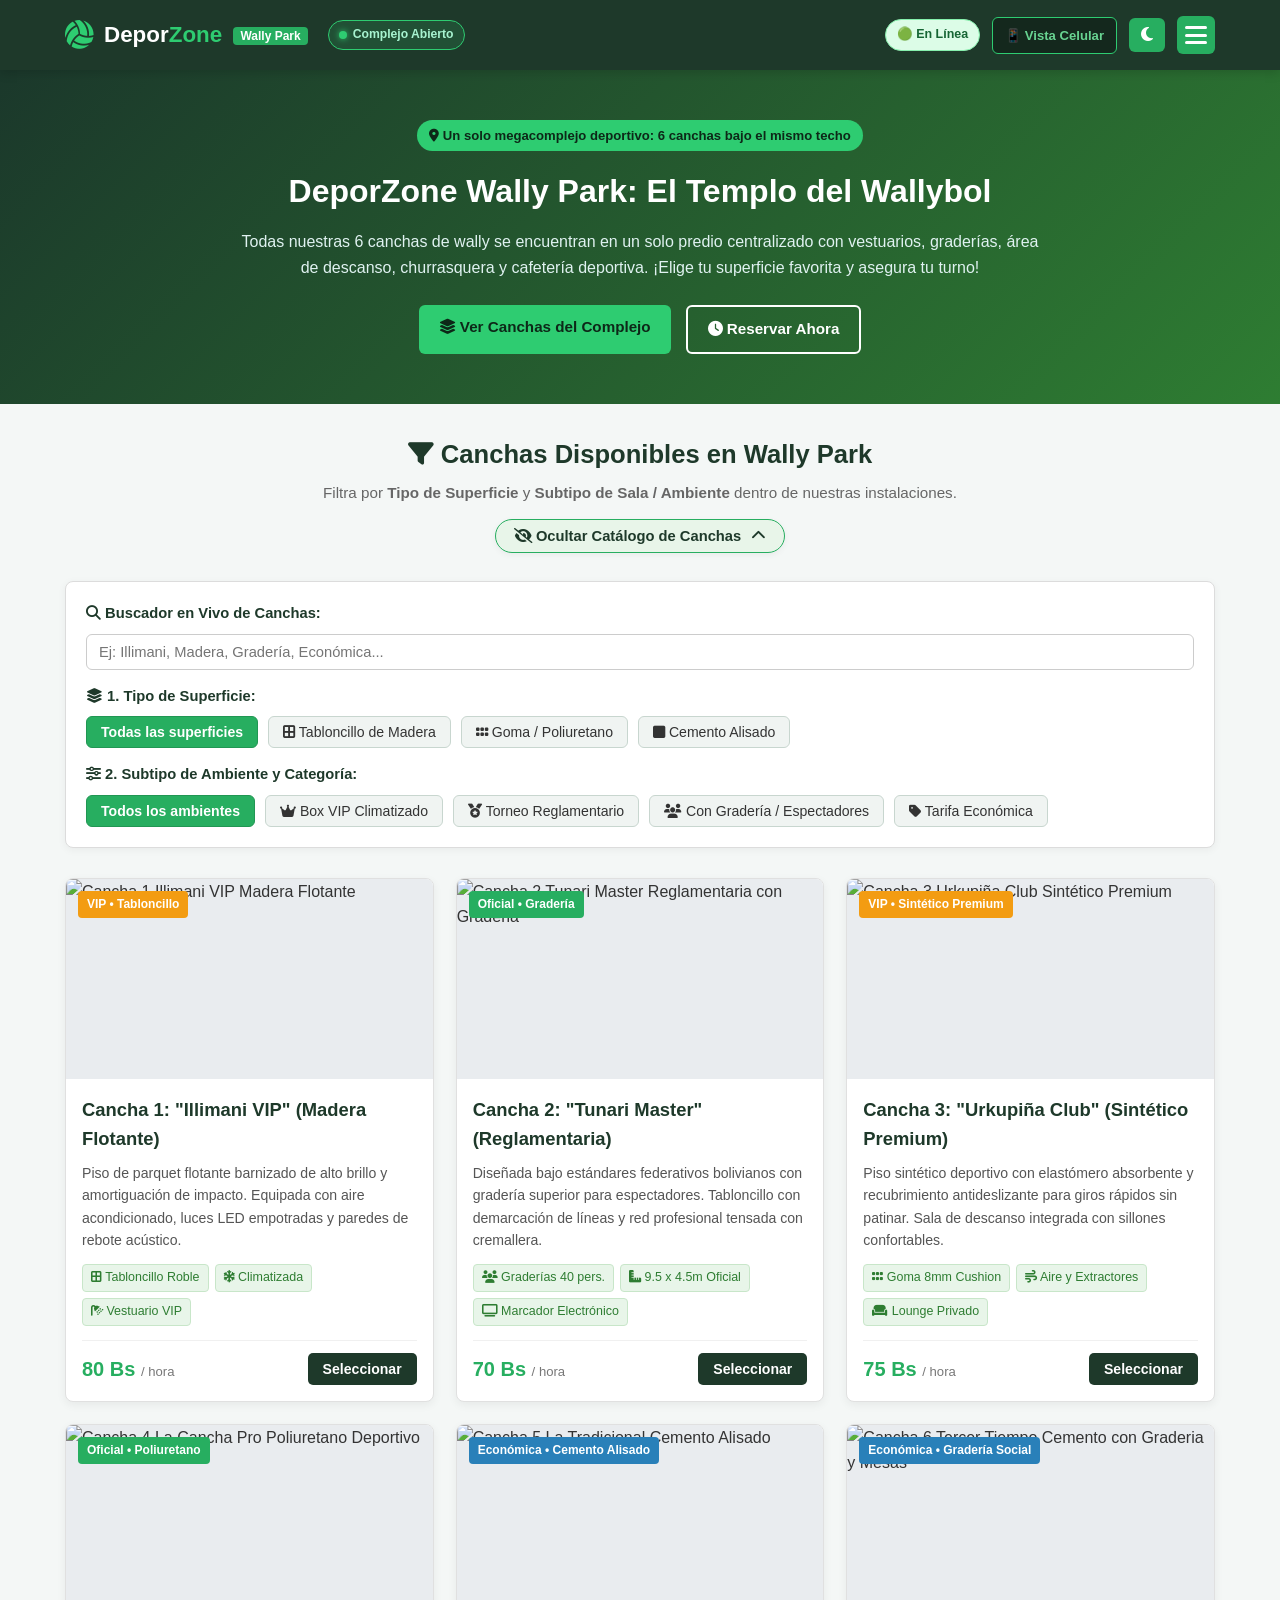
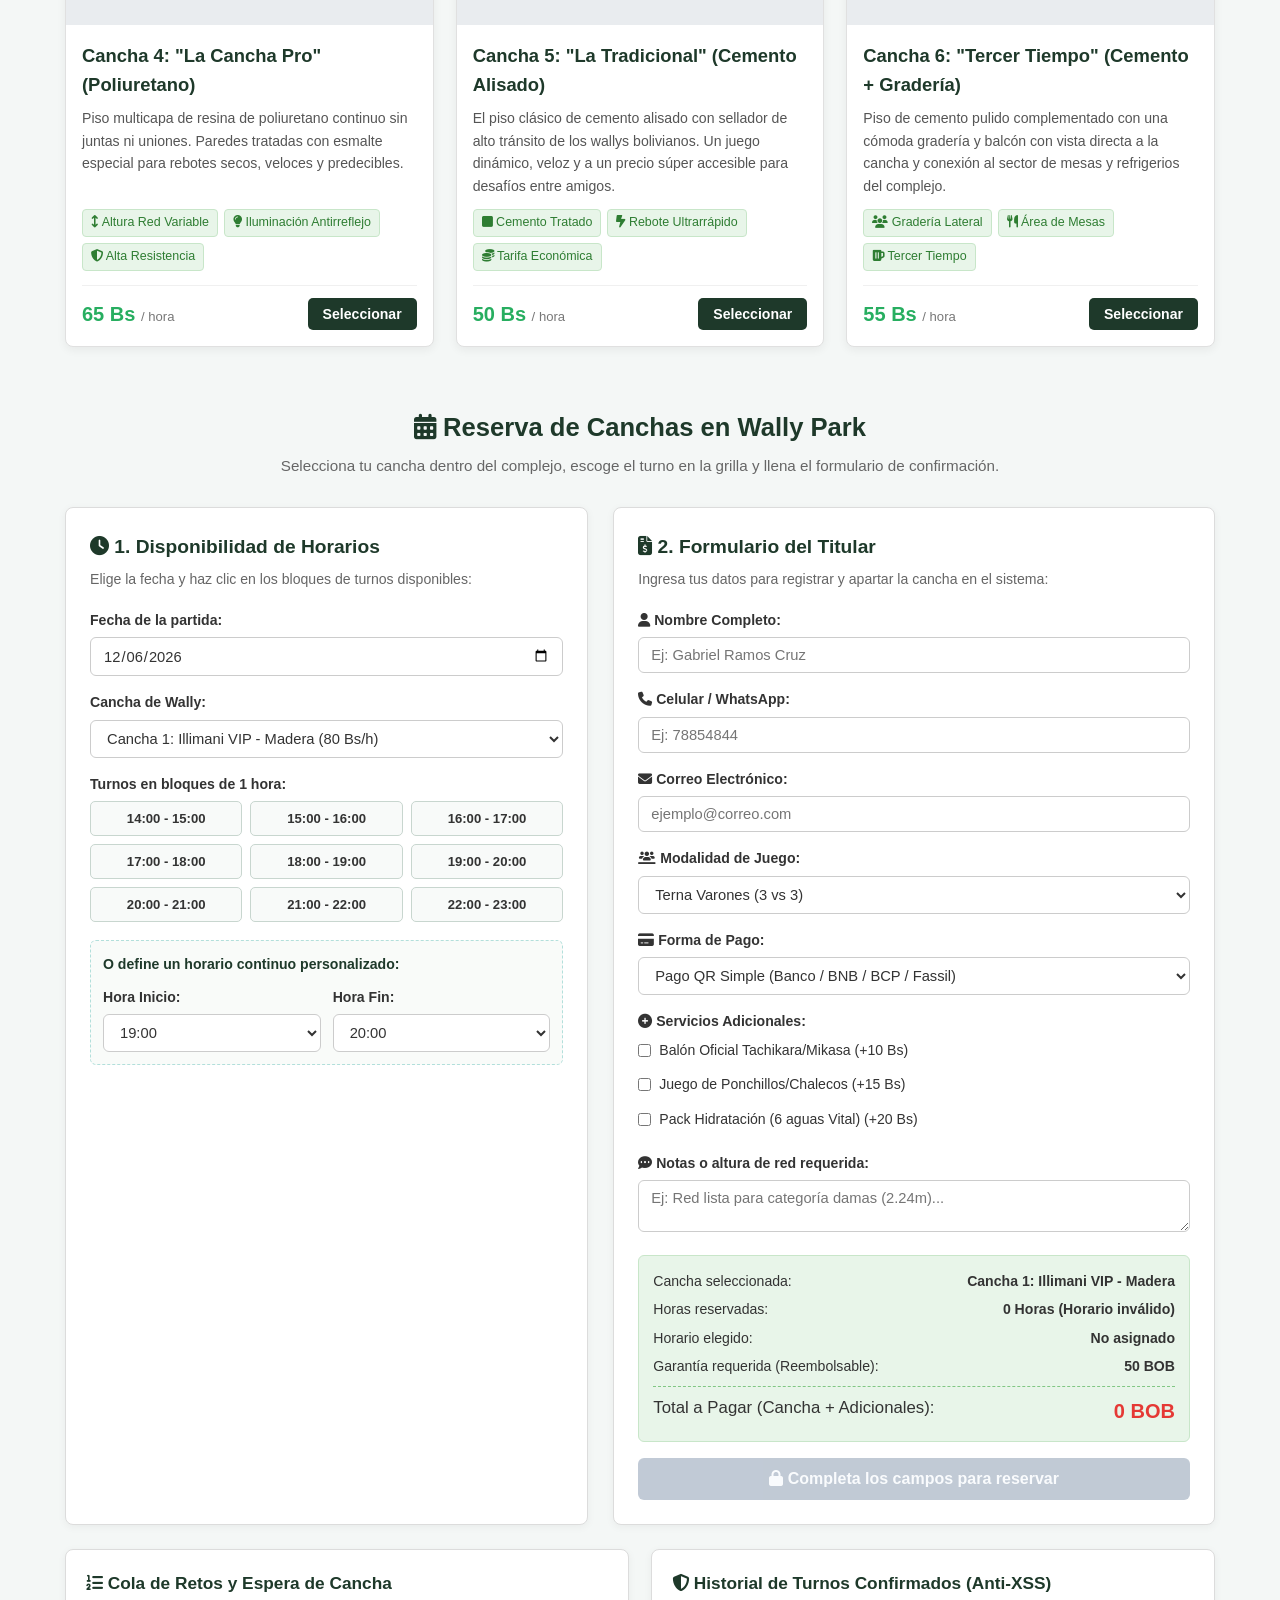
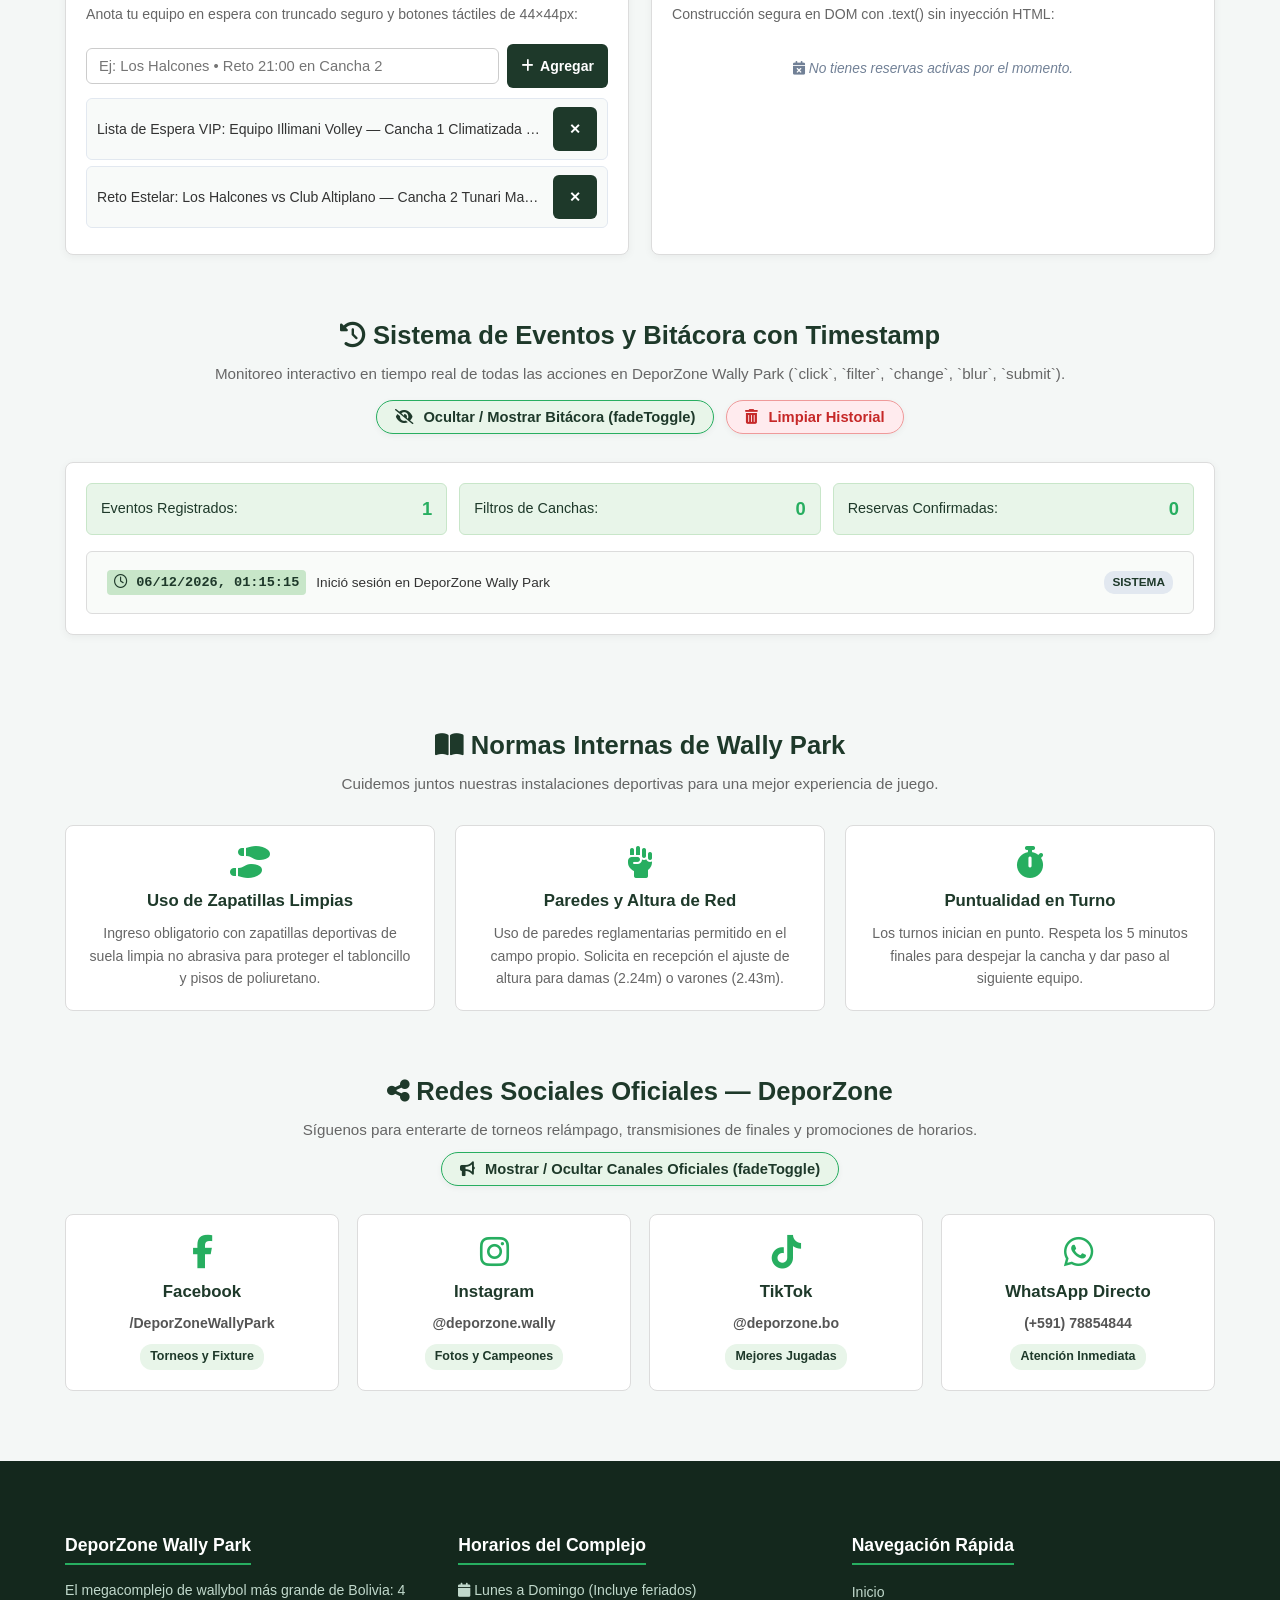
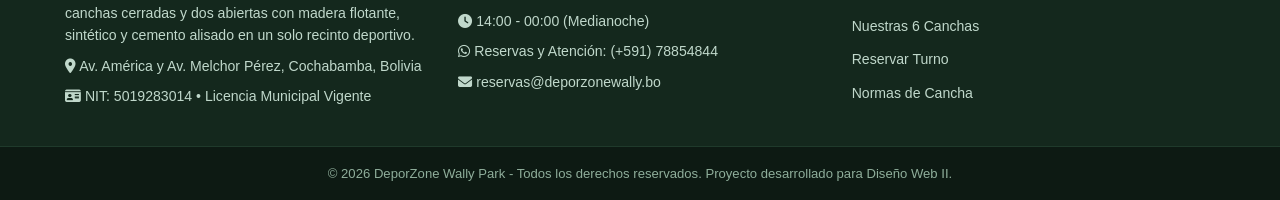
==== mobile.html @ 8cdb9854 "feat: redirección automática a mobile.html en celulares y tablets" ====
<!DOCTYPE html>
<html lang="es">

<head>
  <!-- === [FUNCIONALIDAD PWA 1]: Viewport Móvil Compacto (0 Scroll de Página) === -->
  <meta charset="UTF-8">
  <meta name="viewport" content="width=device-width, initial-scale=1.0, maximum-scale=1.0, user-scalable=no">
  <meta name="theme-color" content="#1e392a">
  <meta name="apple-mobile-web-app-capable" content="yes">
  <meta name="description" content="DeporZone Wally Park App Móvil — 6 canchas de wallybol, reservas en vivo y PWA Offline-First.">
  <title>DeporZone Wally Park | Versión Móvil</title>

  <!-- Redirección Automática Inmediata: Computadoras / Escritorio -> index.html -->
  <script>
    (function () {
      try {
        var params = new URLSearchParams(window.location.search);
        var vistaParam = params.get('vista');
        if (vistaParam === 'mobile') {
          sessionStorage.setItem('deporzone_vista', 'mobile');
          return;
        }
        if (sessionStorage.getItem('deporzone_vista') === 'mobile') {
          return;
        }
        var ua = (navigator.userAgent || navigator.vendor || window.opera || '').toLowerCase();
        var esMovilTabletUA = /android|webos|iphone|ipad|ipod|blackberry|iemobile|opera mini|mobile|tablet|silk|kindle/i.test(ua);
        var esIPadOS = (navigator.platform === 'MacIntel' && navigator.maxTouchPoints > 1);
        var tieneTouch = (navigator.maxTouchPoints > 0) || ('ontouchstart' in window) || (window.matchMedia && window.matchMedia('(pointer: coarse)').matches);
        var ancho = Math.min(window.innerWidth || 9999, (window.screen && window.screen.width) || 9999);
        var esMovilTablet = esMovilTabletUA || esIPadOS || (tieneTouch && ancho <= 1024);

        if (!esMovilTablet) {
          window.location.replace('index.html' + window.location.search + window.location.hash);
        }
      } catch (e) {
        console.error('Error en redirección automática:', e);
      }
    })();
  </script>

  <!-- === [FUNCIONALIDAD PWA 2]: Manifiesto Web App & Estilos Unificados === -->
  <link rel="manifest" href="manifest.json">
  <link rel="stylesheet" href="styles.css">
  <!-- Font Awesome para iconos temáticos de deportes e interfaz -->
  <link rel="stylesheet" href="https://cdnjs.cloudflare.com/ajax/libs/font-awesome/6.5.0/css/all.min.css">
</head>

<body class="theme-light vista-mobile">

  <!-- === [CONTENEDOR APP MÓVIL 100dvh]: Marco Smartphone en PC y 0 Scroll en Celular === -->
  <div class="pwa-container">

    <!-- Barra Superior de Estado Red y Enlace a Vista PC -->
    <div class="phone-status-bar">
      <span>DeporZone • Móvil</span>
      <span id="estadoRed" class="estado-red-badge" style="padding: 2px 8px; font-size: 10px;">🟢 En Línea</span>
      <a href="index.html?vista=pc" style="color: #68d391; text-decoration: none; font-weight: 600;">🖥️ Vista PC</a>
    </div>

    <!-- === [1. ENCABEZADO COMPACTO, MODO OSCURO Y MENÚ HAMBURGUESA] === -->
    <header id="main-header" class="pwa-header">
      <div class="logo-box" style="gap: 8px; min-width: 0;">
        <span class="logo-icon" style="font-size: 1.35rem;"><i class="fa-solid fa-volleyball"></i></span>
        <div style="min-width: 0;">
          <h1 class="brand-title" style="font-size: 1rem; line-height: 1.1;">Depor<span>Zone</span></h1>
          <small style="color: #68d391; font-size: 0.68rem; font-weight: 600; display: block;">Wally Park • 6 Canchas</small>
        </div>
        <div class="status-indicator-badge" style="margin-left: 2px; padding: 2px 7px; font-size: 0.65rem;">
          <span class="status-dot"></span>
          <span class="status-text">Abierto</span>
        </div>
      </div>

      <!-- Hidratación SSR aplicada a cada botón + Tema + Menú Hamburguesa -->
      <div id="contenedorMenu" class="header-actions" data-hidratado="false" style="gap: 6px;">
        <button id="theme-toggle-btn" class="action-btn theme-btn btn-hidratable" data-hidratado="false" type="button"
          aria-label="Cambiar tema claro/oscuro" title="Cambiar tema claro/oscuro"
          style="padding: 6px 9px; min-width: 34px; min-height: 34px;">
          <i class="fa-solid fa-moon icon-moon"></i>
          <i class="fa-solid fa-sun icon-sun" style="display: none;"></i>
        </button>
        <button id="hamburger-btn" class="action-btn hamburger-btn btn-hidratable" data-hidratado="false" type="button"
          aria-label="Abrir menú de navegación" style="width: 34px; height: 34px; padding: 7px;">
          <span class="bar bar-1"></span>
          <span class="bar bar-2"></span>
          <span class="bar bar-3"></span>
        </button>
      </div>
    </header>

    <!-- Menú Hamburguesa Desplegable como capa flotante (.slideToggle) -->
    <nav id="navbar" class="nav-menu">
      <ul class="nav-links">
        <li><a href="#tab-inicio" class="nav-link link-tab-movil active" data-tab="tab-inicio"><i class="fa-solid fa-house"></i> Inicio y Reglamento</a></li>
        <li><a href="#tab-canchas" class="nav-link link-tab-movil" data-tab="tab-canchas"><i class="fa-solid fa-filter"></i> Nuestras 6 Canchas</a></li>
        <li><a href="#tab-reservar" class="nav-link link-tab-movil" data-tab="tab-reservar"><i class="fa-solid fa-calendar-check"></i> Reservar Turno</a></li>
        <li><a href="#tab-bitacora" class="nav-link link-tab-movil" data-tab="tab-bitacora"><i class="fa-solid fa-clock-rotate-left"></i> Bitácora Timestamp</a></li>
        <li><a href="#tab-info" class="nav-link link-tab-movil" data-tab="tab-info"><i class="fa-solid fa-share-nodes"></i> Redes y Ubicación</a></li>
        <li><a href="index.html?vista=pc" class="nav-link"><i class="fa-solid fa-desktop"></i> Vista Computadora</a></li>
      </ul>
    </nav>

    <!-- === [CONTENIDO PRINCIPAL POR PESTAÑAS CON 0 SCROLL EN DOCUMENTO] === -->
    <main class="pwa-main-content">

      <!-- PESTAÑA 1: INICIO Y REGLAMENTO -->
      <section id="tab-inicio" class="mobile-tab-panel active">
        <div class="mobile-subnav" role="tablist" aria-label="Secciones de Inicio">
          <button type="button" class="btn-subtab btn-hidratable active" data-hidratado="false" data-subtab="sub-bienvenida">🏟️ Complejo</button>
          <button type="button" class="btn-subtab btn-hidratable" data-hidratado="false" data-subtab="sub-reglamento">📖 Reglamento</button>
        </div>

        <!-- Subpanel 1A: Bienvenida + Estadísticas + Tarjeta Destacada -->
        <div id="sub-bienvenida" class="mobile-subpanel active">
          <div class="hero-compact-banner">
            <span class="hero-badge"><i class="fa-solid fa-location-dot"></i> 6 Canchas Bajo un Mismo Techo</span>
            <h2>DeporZone Wally Park</h2>
            <p>Megacomplejo de wallybol con madera flotante, sintético premium y cemento alisado, vestuarios, graderías y cafetería deportiva.</p>
            <div class="compact-cta-row">
              <button type="button" class="btn btn-primary btn-go-tab btn-hidratable" data-hidratado="false" data-tab="tab-canchas">
                <i class="fa-solid fa-layer-group"></i> Ver 6 Canchas
              </button>
              <button type="button" class="btn btn-secondary btn-go-tab btn-hidratable" data-hidratado="false" data-tab="tab-reservar">
                <i class="fa-solid fa-clock"></i> Reservar Turno
              </button>
            </div>
          </div>

          <div class="compact-stats-row">
            <div class="compact-stat-pill">
              <strong>6 Canchas</strong>
              <span>3 Superficies</span>
            </div>
            <div class="compact-stat-pill">
              <strong>50–80 Bs/h</strong>
              <span>Tarifa Flexible</span>
            </div>
            <div class="compact-stat-pill">
              <strong>14:00–00:00</strong>
              <span>Lun a Dom</span>
            </div>
          </div>

          <article class="compact-card flex-fill" style="justify-content: center;">
            <div class="compact-card-row">
              <img
                src="https://encrypted-tbn0.gstatic.com/images?q=tbn:ANd9GcSynNVw4Pknx8IKiuVaS049pU2kDSclZXIe0WyWRkcCuNel-coOWjTVBzOW&s=10"
                alt="Complejo DeporZone Wally Park" class="compact-card-thumb" loading="lazy">
              <div class="compact-card-body">
                <h4>Complejo Centralizado</h4>
                <p>Predio deportivo en Av. América y Melchor Pérez con lounge privado, churrasquera, balcón y control electrónico de turnos.</p>
                <div class="compact-badges">
                  <span class="compact-badge">Vestuarios VIP</span>
                  <span class="compact-badge">Graderías</span>
                  <span class="compact-badge">Cafetería</span>
                </div>
              </div>
            </div>
          </article>
        </div>

        <!-- Subpanel 1B: Reglamento Interno Compacto -->
        <div id="sub-reglamento" class="mobile-subpanel">
          <div class="compact-rules-stack">
            <article class="rule-card compact-card compact-card-row flex-fill">
              <div class="compact-rule-icon"><i class="fa-solid fa-shoe-prints"></i></div>
              <div class="compact-card-body">
                <h5>Uso de Zapatillas Limpias</h5>
                <p>Ingreso obligatorio con zapatillas deportivas de suela limpia no abrasiva para proteger el tabloncillo y pisos de poliuretano.</p>
                <div class="compact-badges">
                  <span class="compact-badge">Obligatorio</span>
                  <span class="compact-badge">Suela No Abrasiva</span>
                </div>
              </div>
            </article>

            <article class="rule-card compact-card compact-card-row flex-fill">
              <div class="compact-rule-icon"><i class="fa-solid fa-hand-fist"></i></div>
              <div class="compact-card-body">
                <h5>Paredes y Altura de Red</h5>
                <p>Uso de paredes reglamentarias en campo propio. Solicita en recepción ajuste para damas (2.24m) o varones (2.43m).</p>
                <div class="compact-badges">
                  <span class="compact-badge">Damas 2.24m</span>
                  <span class="compact-badge">Varones 2.43m</span>
                </div>
              </div>
            </article>

            <article class="rule-card compact-card compact-card-row flex-fill">
              <div class="compact-rule-icon"><i class="fa-solid fa-stopwatch"></i></div>
              <div class="compact-card-body">
                <h5>Puntualidad en Turno</h5>
                <p>Los turnos inician en punto. Respeta los 5 minutos finales para despejar la cancha y dar paso al siguiente equipo.</p>
                <div class="compact-badges">
                  <span class="compact-badge">Inicio en Punto</span>
                  <span class="compact-badge">Despeje 5m</span>
                </div>
              </div>
            </article>
          </div>
        </div>
      </section>

      <!-- PESTAÑA 2: CATÁLOGO DE 6 CANCHAS CON BÚSQUEDA + FILTROS MULTINIVEL (0 SCROLL) -->
      <section id="tab-canchas" class="mobile-tab-panel">
        <input type="text" id="searchCancha" class="search-cancha-input" placeholder="Buscar cancha, madera, VIP, gradería...">

        <div class="filter-buttons-wrapper compact-filter-row" id="type-filter-buttons">
          <button type="button" class="filter-btn type-btn btn-hidratable active" data-hidratado="false" data-type="all">Todas</button>
          <button type="button" class="filter-btn type-btn btn-hidratable" data-hidratado="false" data-type="madera">Madera</button>
          <button type="button" class="filter-btn type-btn btn-hidratable" data-hidratado="false" data-type="sintetico">Sintético</button>
          <button type="button" class="filter-btn type-btn btn-hidratable" data-hidratado="false" data-type="cemento-pulido">Cemento</button>
        </div>

        <div class="filter-buttons-wrapper compact-filter-row" id="subtype-filter-buttons">
          <button type="button" class="filter-btn subtype-btn btn-hidratable active" data-hidratado="false" data-subtype="all">Todos</button>
          <button type="button" class="filter-btn subtype-btn btn-hidratable" data-hidratado="false" data-subtype="vip">VIP</button>
          <button type="button" class="filter-btn subtype-btn btn-hidratable" data-hidratado="false" data-subtype="oficial">Oficial</button>
          <button type="button" class="filter-btn subtype-btn btn-hidratable" data-hidratado="false" data-subtype="graderia">Gradería</button>
          <button type="button" class="filter-btn subtype-btn btn-hidratable" data-hidratado="false" data-subtype="economica">Económica</button>
        </div>

        <!-- Cuadrícula compacta 2x3 con imágenes con loading="lazy" -->
        <div class="compact-grid-2 compact-courts-grid" id="courts-container">
          <article class="court-card compact-court-card" data-type="madera" data-subtype="vip oficial">
            <img
              src="https://encrypted-tbn0.gstatic.com/images?q=tbn:ANd9GcSynNVw4Pknx8IKiuVaS049pU2kDSclZXIe0WyWRkcCuNel-coOWjTVBzOW&s=10"
              alt="Cancha 1 Illimani VIP" class="court-img compact-card-img" loading="lazy">
            <div class="court-info compact-court-info">
              <h4>C1: Illimani VIP</h4>
              <p class="court-desc">Parquet flotante climatizado con LED y acústica.</p>
              <div class="compact-badges">
                <span class="compact-badge">Madera</span>
                <span class="compact-badge">VIP Clima</span>
              </div>
              <div class="court-price-row">
                <span class="price-val">80 Bs/h</span>
                <button type="button" class="btn btn-select-court btn-hidratable" data-hidratado="false" data-court-id="wally-1"
                  data-court-name="Cancha 1: Illimani VIP (Madera)" data-court-price="80">Elegir</button>
              </div>
            </div>
          </article>

          <article class="court-card compact-court-card" data-type="madera" data-subtype="oficial graderia">
            <img
              src="https://encrypted-tbn0.gstatic.com/images?q=tbn:ANd9GcSY-D-_HsZdhlada8GdwfrBZOoO-czCgP3cNS3w-rJMGUQNea6ttR6maow&s=10"
              alt="Cancha 2 Tunari Master" class="court-img compact-card-img" loading="lazy">
            <div class="court-info compact-court-info">
              <h4>C2: Tunari Master</h4>
              <p class="court-desc">Tabloncillo oficial 9.5x4.5m con gradería.</p>
              <div class="compact-badges">
                <span class="compact-badge">Oficial</span>
                <span class="compact-badge">Gradería</span>
              </div>
              <div class="court-price-row">
                <span class="price-val">70 Bs/h</span>
                <button type="button" class="btn btn-select-court btn-hidratable" data-hidratado="false" data-court-id="wally-2"
                  data-court-name="Cancha 2: Tunari Master (Reglamentaria)" data-court-price="70">Elegir</button>
              </div>
            </div>
          </article>

          <article class="court-card compact-court-card" data-type="sintetico" data-subtype="vip">
            <img
              src="https://encrypted-tbn0.gstatic.com/images?q=tbn:ANd9GcR8dFA2av4-Q3eQb_bnJjGCfuRhlub9YlY28jzLx2KG3zCNkglGAOrppY5f&s=10"
              alt="Cancha 3 Urkupiña Club" class="court-img compact-card-img" loading="lazy">
            <div class="court-info compact-court-info">
              <h4>C3: Urkupiña Club</h4>
              <p class="court-desc">Goma antideslizante 8mm con lounge privado.</p>
              <div class="compact-badges">
                <span class="compact-badge">Sintético</span>
                <span class="compact-badge">Lounge VIP</span>
              </div>
              <div class="court-price-row">
                <span class="price-val">75 Bs/h</span>
                <button type="button" class="btn btn-select-court btn-hidratable" data-hidratado="false" data-court-id="wally-3"
                  data-court-name="Cancha 3: Urkupiña Club (Sintético)" data-court-price="75">Elegir</button>
              </div>
            </div>
          </article>

          <article class="court-card compact-court-card" data-type="sintetico" data-subtype="oficial">
            <img
              src="https://encrypted-tbn0.gstatic.com/images?q=tbn:ANd9GcSK_9xtRNoisAcIvirAhiOFM_02TrD8qeoyGxFwsMMCPq7J1_pVNmPYeK0&s=10"
              alt="Cancha 4 La Cancha Pro" class="court-img compact-card-img" loading="lazy">
            <div class="court-info compact-court-info">
              <h4>C4: La Cancha Pro</h4>
              <p class="court-desc">Resina de poliuretano continuo para torneo.</p>
              <div class="compact-badges">
                <span class="compact-badge">Poliuretano</span>
                <span class="compact-badge">Torneo</span>
              </div>
              <div class="court-price-row">
                <span class="price-val">65 Bs/h</span>
                <button type="button" class="btn btn-select-court btn-hidratable" data-hidratado="false" data-court-id="wally-4"
                  data-court-name="Cancha 4: La Cancha Pro (Poliuretano)" data-court-price="65">Elegir</button>
              </div>
            </div>
          </article>

          <article class="court-card compact-court-card" data-type="cemento-pulido" data-subtype="economica">
            <img
              src="https://encrypted-tbn0.gstatic.com/images?q=tbn:ANd9GcRtam2NeQPRvJ76i_DmCtpmcY22bBLRPGZEMH-uvaRtZLDBxHAAcdyk7Qmg&s=10"
              alt="Cancha 5 La Tradicional" class="court-img compact-card-img" loading="lazy">
            <div class="court-info compact-court-info">
              <h4>C5: La Tradicional</h4>
              <p class="court-desc">Cemento alisado de rebote rápido y accesible.</p>
              <div class="compact-badges">
                <span class="compact-badge">Cemento</span>
                <span class="compact-badge">Económica</span>
              </div>
              <div class="court-price-row">
                <span class="price-val">50 Bs/h</span>
                <button type="button" class="btn btn-select-court btn-hidratable" data-hidratado="false" data-court-id="wally-5"
                  data-court-name="Cancha 5: La Tradicional (Cemento)" data-court-price="50">Elegir</button>
              </div>
            </div>
          </article>

          <article class="court-card compact-court-card" data-type="cemento-pulido" data-subtype="graderia economica">
            <img src="https://pavipor.com/wp-content/uploads/2019/12/pavipor-pista-voleibol-17.jpg"
              alt="Cancha 6 Tercer Tiempo" class="court-img compact-card-img" loading="lazy">
            <div class="court-info compact-court-info">
              <h4>C6: Tercer Tiempo</h4>
              <p class="court-desc">Cemento pulido con balcón, gradería y mesas.</p>
              <div class="compact-badges">
                <span class="compact-badge">Gradería</span>
                <span class="compact-badge">Social</span>
              </div>
              <div class="court-price-row">
                <span class="price-val">55 Bs/h</span>
                <button type="button" class="btn btn-select-court btn-hidratable" data-hidratado="false" data-court-id="wally-6"
                  data-court-name="Cancha 6: Tercer Tiempo (Cemento)" data-court-price="55">Elegir</button>
              </div>
            </div>
          </article>
        </div>
      </section>

      <!-- PESTAÑA 3: RESERVA DE CANCHAS + COLA BLINDADA + HISTORIAL ANTI-XSS -->
      <section id="tab-reservar" class="mobile-tab-panel">
        <div class="mobile-subnav" role="tablist" aria-label="Pasos de Reserva">
          <button type="button" class="btn-subtab btn-hidratable active" data-hidratado="false" data-subtab="sub-horarios">🕒 1. Horario</button>
          <button type="button" class="btn-subtab btn-hidratable" data-hidratado="false" data-subtab="sub-titular">👤 2. Titular</button>
          <button type="button" class="btn-subtab btn-hidratable" data-hidratado="false" data-subtab="sub-cola">⏳ 3. Cola</button>
        </div>

        <!-- 3. Botón condicional de cancelación de reserva activa (Solo visible si hay reservas activas) -->
        <div id="seccionCancelarReserva" class="active-reservations-bar compact-res-bar" style="display: none;">
          <div class="active-res-info">
            <i class="fa-solid fa-circle-check" style="color: #27ae60;"></i>
            <span><strong id="cant-reservas-activas">0</strong> reserva(s) activa(s)</span>
          </div>
          <button type="button" id="btn-cancelar-reserva-activa" class="btn-cancel-reservation">
            <i class="fa-solid fa-calendar-xmark"></i> Cancelar Reserva
          </button>
        </div>

        <!-- Subpanel 3A: Fecha, Cancha, Turnos Rápidos y Rango Continuo -->
        <div id="sub-horarios" class="mobile-subpanel active">
          <div class="compact-card flex-fill" style="justify-content: space-between; gap: 6px;">
            <div class="compact-form-2">
              <div class="form-row-single" style="margin-bottom: 0;">
                <label for="fecha-reserva">Fecha:</label>
                <input type="date" id="fecha-reserva" name="fecha-reserva">
                <span class="field-error" id="err-date" style="display: none;"></span>
              </div>
              <div class="form-row-single" style="margin-bottom: 0;">
                <label for="select-cancha-reserva">Cancha:</label>
                <select id="select-cancha-reserva">
                  <option value="wally-1" data-precio="80" selected>C1: Illimani VIP (80 Bs/h)</option>
                  <option value="wally-2" data-precio="70">C2: Tunari Master (70 Bs/h)</option>
                  <option value="wally-3" data-precio="75">C3: Urkupiña Club (75 Bs/h)</option>
                  <option value="wally-4" data-precio="65">C4: La Cancha Pro (65 Bs/h)</option>
                  <option value="wally-5" data-precio="50">C5: La Tradicional (50 Bs/h)</option>
                  <option value="wally-6" data-precio="55">C6: Tercer Tiempo (55 Bs/h)</option>
                </select>
              </div>
            </div>

            <div>
              <label class="schedule-block-title" style="margin-top: 0; margin-bottom: 4px;">Turnos en bloques de 1 hora:</label>
              <div class="time-slots-grid compact-slots-grid" id="turnos-grid">
                <button type="button" class="btn-slot btn-hidratable" data-hidratado="false" data-inicio="14" data-fin="15">14:00 - 15:00</button>
                <button type="button" class="btn-slot btn-hidratable" data-hidratado="false" data-inicio="15" data-fin="16">15:00 - 16:00</button>
                <button type="button" class="btn-slot btn-hidratable" data-hidratado="false" data-inicio="16" data-fin="17">16:00 - 17:00</button>
                <button type="button" class="btn-slot btn-hidratable" data-hidratado="false" data-inicio="17" data-fin="18">17:00 - 18:00</button>
                <button type="button" class="btn-slot btn-hidratable" data-hidratado="false" data-inicio="18" data-fin="19">18:00 - 19:00</button>
                <button type="button" class="btn-slot btn-hidratable" data-hidratado="false" data-inicio="19" data-fin="20">19:00 - 20:00</button>
                <button type="button" class="btn-slot btn-hidratable" data-hidratado="false" data-inicio="20" data-fin="21">20:00 - 21:00</button>
                <button type="button" class="btn-slot btn-hidratable" data-hidratado="false" data-inicio="21" data-fin="22">21:00 - 22:00</button>
                <button type="button" class="btn-slot btn-hidratable" data-hidratado="false" data-inicio="22" data-fin="23">22:00 - 23:00</button>
              </div>
            </div>

            <div class="custom-range-box compact-range-box">
              <h5>Horario continuo personalizado:</h5>
              <div class="range-inputs-group">
                <div class="input-item">
                  <label for="select-inicio">Inicio:</label>
                  <select id="select-inicio">
                    <option value="14">14:00</option>
                    <option value="15">15:00</option>
                    <option value="16">16:00</option>
                    <option value="17">17:00</option>
                    <option value="18">18:00</option>
                    <option value="19" selected>19:00</option>
                    <option value="20">20:00</option>
                    <option value="21">21:00</option>
                    <option value="22">22:00</option>
                  </select>
                </div>
                <div class="input-item">
                  <label for="select-fin">Fin:</label>
                  <select id="select-fin">
                    <option value="15">15:00</option>
                    <option value="16">16:00</option>
                    <option value="17">17:00</option>
                    <option value="18">18:00</option>
                    <option value="19">19:00</option>
                    <option value="20" selected>20:00</option>
                    <option value="21">21:00</option>
                    <option value="22">22:00</option>
                    <option value="23">23:00</option>
                  </select>
                </div>
              </div>
              <span class="field-error" id="err-hours" style="display: none; margin-top: 4px;"></span>
            </div>

            <button type="button" id="btn-ir-titular" class="btn btn-primary btn-hidratable" data-hidratado="false" style="width: 100%; padding: 8px;">
              Continuar a Datos del Titular <i class="fa-solid fa-arrow-right"></i>
            </button>
          </div>
        </div>

        <!-- Subpanel 3B: Formulario Titular con Validación blur/input + Resumen en Vivo -->
        <div id="sub-titular" class="mobile-subpanel">
          <div class="compact-card flex-fill" style="justify-content: space-between;">
            <form id="reservation-form" action="#" method="POST" style="display: flex; flex-direction: column; flex: 1; justify-content: space-between; min-height: 0;">
              <div class="compact-form-2">
                <div class="form-group">
                  <label for="client-name">Nombre Completo:</label>
                  <input type="text" id="client-name" name="client-name" placeholder="Gabriel Ramos">
                  <span class="field-error" id="err-name" style="display: none;"></span>
                </div>
                <div class="form-group">
                  <label for="client-phone">Celular / WhatsApp:</label>
                  <input type="tel" id="client-phone" name="client-phone" placeholder="78854844">
                  <span class="field-error" id="err-phone" style="display: none;"></span>
                </div>
              </div>

              <div class="form-group">
                <label for="client-email">Correo Electrónico:</label>
                <input type="email" id="client-email" name="client-email" placeholder="ejemplo@correo.com">
                <span class="field-error" id="err-email" style="display: none;"></span>
              </div>

              <div class="compact-form-2">
                <div class="form-group">
                  <label for="wally-category">Modalidad:</label>
                  <select id="wally-category" name="wally-category">
                    <option value="varones">Terna Varones (3 vs 3)</option>
                    <option value="damas">Terna Damas (3 vs 3)</option>
                    <option value="mixto">Terna Mixto (3 vs 3)</option>
                    <option value="cuartas">Cuartas (4 vs 4)</option>
                  </select>
                </div>
                <div class="form-group">
                  <label for="payment-method">Forma de Pago:</label>
                  <select id="payment-method" name="payment-method">
                    <option value="qr">Pago QR Simple</option>
                    <option value="tigo-money">Tigo Money</option>
                    <option value="efectivo">Efectivo en Caja</option>
                    <option value="transferencia">Transferencia</option>
                  </select>
                </div>
              </div>

              <div class="form-group">
                <label>Adicionales:</label>
                <div class="checkboxes-wrapper compact-checks">
                  <label class="checkbox-label"><input type="checkbox" id="add-ball" name="add-ball" value="10"> Balón (+10 Bs)</label>
                  <label class="checkbox-label"><input type="checkbox" id="add-vests" name="add-vests" value="15"> Chalecos (+15 Bs)</label>
                  <label class="checkbox-label"><input type="checkbox" id="add-water" name="add-water" value="20"> 6 Aguas (+20 Bs)</label>
                </div>
              </div>

              <div class="form-group">
                <textarea id="client-notes" name="client-notes" rows="1" placeholder="Notas o altura de red (2.24m / 2.43m)..."></textarea>
              </div>

              <div class="reservation-summary-panel compact-summary">
                <div class="summary-line"><span>Cancha:</span><strong id="summary-court">C1: Illimani VIP</strong></div>
                <div class="summary-line"><span>Horario (<span id="summary-hours">0 Horas</span>):</span><strong id="summary-time">No asignado</strong></div>
                <div class="summary-line"><span>Garantía (Reembolsable):</span><strong id="summary-guarantee">50 BOB</strong></div>
                <div class="summary-line total-highlight">
                  <span>Total a Pagar:</span>
                  <strong id="summary-total" class="total-amount">0 BOB</strong>
                </div>
              </div>

              <div id="booking-alert-error" class="alert-box error" style="display: none;"></div>
              <div id="booking-alert-success" class="alert-box success" style="display: none;"></div>

              <button type="submit" id="btn-submit-booking" class="btn btn-submit btn-disabled btn-hidratable" data-hidratado="false" disabled>
                <i class="fa-solid fa-circle-check"></i> Confirmar y Reservar en Wally Park
              </button>
            </form>
          </div>
        </div>

        <!-- Subpanel 3C: Cola Blindada de Retos + Historial Sanitizado Anti-XSS -->
        <div id="sub-cola" class="mobile-subpanel">
          <div class="cola-karaoke" style="flex: 1; min-height: 0; display: flex; flex-direction: column;">
            <h4 style="font-size: 0.9rem; margin-bottom: 4px;"><i class="fa-solid fa-list-ol"></i> Cola de Retos y Espera</h4>
            <div class="fila-inline-form">
              <input type="text" id="inputCancion" placeholder="Equipo o reto (ej: Halcones 21:00)...">
              <button type="button" id="btnPedir" class="btn-tactil btn-hidratable" data-hidratado="false"><i class="fa-solid fa-plus"></i> Agregar</button>
            </div>
            <span class="field-error" id="errInputCancion" style="display: none; margin-bottom: 4px;"></span>
            <div id="listaCanciones" style="flex: 1; min-height: 0; overflow-y: auto;"></div>
          </div>

          <div class="booking-history-card" style="flex: 1; min-height: 0; display: flex; flex-direction: column;">
            <h4 style="font-size: 0.9rem; margin-bottom: 4px;"><i class="fa-solid fa-shield-halved"></i> Turnos Confirmados (Anti-XSS)</h4>
            <ul id="listaReservas" class="lista-segura" style="flex: 1; min-height: 0; overflow-y: auto;"></ul>
          </div>
        </div>
      </section>

      <!-- PESTAÑA 4: BITÁCORA EN TIEMPO REAL CON TIMESTAMP (SCROLL SOLO EN EL LOG) -->
      <section id="tab-bitacora" class="mobile-tab-panel">
        <div class="log-controls-bar" style="flex-shrink: 0;">
          <button type="button" id="toggle-log-btn" class="accordion-toggle-btn btn-hidratable" data-hidratado="false">
            <i class="fa-solid fa-eye-slash"></i> <span>Alternar (.fadeToggle)</span>
          </button>
          <button type="button" id="clear-log-btn" class="accordion-toggle-btn btn-clear-log btn-hidratable" data-hidratado="false">
            <i class="fa-solid fa-trash-can"></i> Limpiar
          </button>
        </div>

        <div id="log-collapsible-box" class="filter-controls-card compact-log-card">
          <div class="log-stats-row compact-stats-row">
            <div class="stat-badge compact-stat-pill">
              <span>Eventos</span>
              <strong id="stat-total-events">0</strong>
            </div>
            <div class="stat-badge compact-stat-pill">
              <span>Filtros</span>
              <strong id="stat-filter-events">0</strong>
            </div>
            <div class="stat-badge compact-stat-pill">
              <span>Reservas</span>
              <strong id="stat-order-events">0</strong>
            </div>
          </div>

          <div id="activity-log-list" class="activity-log-list compact-log-list">
            <!-- Eventos con Timestamp generados de forma segura -->
          </div>
        </div>
      </section>

      <!-- PESTAÑA 5: REDES SOCIALES Y UBICACIÓN DEL COMPLEJO -->
      <section id="tab-info" class="mobile-tab-panel">
        <div class="mobile-subnav" role="tablist" aria-label="Información del Complejo">
          <button type="button" class="btn-subtab btn-hidratable active" data-hidratado="false" data-subtab="sub-redes">🌐 Redes</button>
          <button type="button" class="btn-subtab btn-hidratable" data-hidratado="false" data-subtab="sub-ubicacion">📍 Ubicación</button>
        </div>

        <!-- Subpanel 5A: Redes Sociales Oficiales 2x2 -->
        <div id="sub-redes" class="mobile-subpanel active">
          <button type="button" id="toggle-social-btn" class="accordion-toggle-btn btn-hidratable" data-hidratado="false" style="margin-top: 0; width: 100%; justify-content: center;">
            <i class="fa-solid fa-bullhorn"></i> <span>Mostrar / Ocultar Redes (.fadeToggle)</span>
          </button>

          <div id="social-collapsible-box" class="social-grid compact-grid-2" style="flex: 1; min-height: 0;">
            <a href="https://facebook.com" target="_blank" rel="noopener" class="social-card" data-network="Facebook Oficial (DeporZone Wally Park)">
              <i class="fa-brands fa-facebook-f"></i>
              <h5>Facebook</h5>
              <span>/DeporZoneWallyPark</span>
              <small class="social-action">Torneos y Fixture</small>
            </a>
            <a href="https://instagram.com" target="_blank" rel="noopener" class="social-card" data-network="Instagram (@deporzone.wally)">
              <i class="fa-brands fa-instagram"></i>
              <h5>Instagram</h5>
              <span>@deporzone.wally</span>
              <small class="social-action">Fotos y Campeones</small>
            </a>
            <a href="https://tiktok.com" target="_blank" rel="noopener" class="social-card" data-network="TikTok Oficial (@deporzone.bo)">
              <i class="fa-brands fa-tiktok"></i>
              <h5>TikTok</h5>
              <span>@deporzone.bo</span>
              <small class="social-action">Mejores Jugadas</small>
            </a>
            <a href="https://wa.me/59178854844" target="_blank" rel="noopener" class="social-card" data-network="WhatsApp Reservas (+591 78854844)">
              <i class="fa-brands fa-whatsapp"></i>
              <h5>WhatsApp Directo</h5>
              <span>(+591) 78854844</span>
              <small class="social-action">Atención Inmediata</small>
            </a>
          </div>
        </div>

        <!-- Subpanel 5B: Ubicación, Horarios y Contacto -->
        <div id="sub-ubicacion" class="mobile-subpanel">
          <article class="compact-card flex-fill" style="justify-content: center; gap: 4px;">
            <h4><i class="fa-solid fa-map-location-dot"></i> Dirección del Megacomplejo</h4>
            <p>Av. América y Av. Melchor Pérez, Cochabamba, Bolivia. 4 canchas cerradas y 2 abiertas en un solo predio.</p>
            <div class="compact-badges">
              <span class="compact-badge">NIT: 5019283014</span>
              <span class="compact-badge">Licencia Vigente</span>
            </div>
          </article>

          <article class="compact-card flex-fill" style="justify-content: center; gap: 4px;">
            <h4><i class="fa-solid fa-clock"></i> Horarios de Atención</h4>
            <p>Lunes a Domingo (incluye feriados) de 14:00 a 00:00 (Medianoche).</p>
            <div class="compact-badges">
              <span class="compact-badge">Todos los Días</span>
              <span class="compact-badge">14:00 – 00:00</span>
            </div>
          </article>

          <article class="compact-card flex-fill" style="justify-content: center; gap: 4px;">
            <h4><i class="fa-solid fa-headset"></i> Reservas y Contacto</h4>
            <p>WhatsApp: (+591) 78854844 • reservas@deporzonewally.bo</p>
            <div class="compact-badges">
              <span class="compact-badge">Atención Directa</span>
              <span class="compact-badge">Offline-First</span>
            </div>
          </article>
        </div>
      </section>

    </main>

    <!-- === [BARRA INFERIOR MÓVIL DE 5 PESTAÑAS SIN SCROLL] === -->
    <nav class="mobile-bottom-nav" aria-label="Navegación App Móvil DeporZone">
      <button type="button" class="btn-nav-tab btn-hidratable active" data-hidratado="false" data-tab="tab-inicio">
        <i class="fa-solid fa-house"></i>
        <span>Inicio</span>
      </button>
      <button type="button" class="btn-nav-tab btn-hidratable" data-hidratado="false" data-tab="tab-canchas">
        <i class="fa-solid fa-volleyball"></i>
        <span>Canchas</span>
      </button>
      <button type="button" class="btn-nav-tab btn-hidratable" data-hidratado="false" data-tab="tab-reservar">
        <i class="fa-solid fa-calendar-check"></i>
        <span>Reservar</span>
      </button>
      <button type="button" class="btn-nav-tab btn-hidratable" data-hidratado="false" data-tab="tab-bitacora">
        <i class="fa-solid fa-clock-rotate-left"></i>
        <span>Bitácora</span>
      </button>
      <button type="button" class="btn-nav-tab btn-hidratable" data-hidratado="false" data-tab="tab-info">
        <i class="fa-solid fa-circle-info"></i>
        <span>Info</span>
      </button>
    </nav>

  </div>

  <!-- ==========================================
       6. COMPONENTE MODAL UI (CONFIRMACIÓN + TIMER 30s)
       ========================================== -->
  <div id="modal-overlay" class="modal-overlay" style="display: none;">
    <div class="modal-card">
      <div class="modal-header">
        <h4><i class="fa-solid fa-file-shield"></i> Confirmar Reserva — DeporZone</h4>
        <button id="modal-close-btn" class="modal-close-btn btn-hidratable" data-hidratado="false" aria-label="Cerrar modal">&times;</button>
      </div>
      <div class="modal-body">
        <p class="modal-instructions">Verifique el detalle de su transacción antes de procesar el registro:</p>
        <div class="modal-details-box">
          <div class="modal-detail-row">
            <span><i class="fa-solid fa-volleyball"></i> Servicio / Cancha:</span>
            <strong id="modal-court-name">Cancha 1: Illimani VIP</strong>
          </div>
          <div class="modal-detail-row">
            <span><i class="fa-solid fa-user"></i> Titular:</span>
            <strong id="modal-client-name">Gabriel Ramos</strong>
          </div>
          <div class="modal-detail-row">
            <span><i class="fa-solid fa-calendar-day"></i> Fecha &amp; Horario:</span>
            <strong id="modal-schedule">2026-11-16 (19:00 - 20:00)</strong>
          </div>
          <div class="modal-detail-row">
            <span><i class="fa-solid fa-shield-halved"></i> Garantía Requerida:</span>
            <strong id="modal-guarantee">50 BOB (Reembolsable)</strong>
          </div>
          <div class="modal-detail-row highlight-row">
            <span><i class="fa-solid fa-money-bill-wave"></i> Monto a Cancelar:</span>
            <strong id="modal-total-amount">80 BOB (1 Horas)</strong>
          </div>
        </div>

        <div class="modal-timer-banner">
          <i class="fa-solid fa-stopwatch"></i>
          <span>Tiempo Restante para Confirmar: <strong id="modal-countdown">00:30s</strong></span>
        </div>
      </div>
      <div class="modal-footer">
        <button type="button" id="modal-cancel-btn" class="btn btn-modal-cancel btn-hidratable" data-hidratado="false">Cancelar</button>
        <button type="button" id="modal-confirm-btn" class="btn btn-modal-confirm btn-hidratable" data-hidratado="false">Procesar Pago</button>
      </div>
    </div>
  </div>

  <!-- ==========================================
       7. FEEDBACK DINÁMICO FLOTANTE (TOAST ALERT PRO)
       ========================================== -->
  <div id="toast-container" class="toast-container">
    <div id="toast-alert" class="toast-card" style="display: none;">
      <div class="toast-icon"><i class="fa-solid fa-circle-check"></i></div>
      <div class="toast-content">
        <h5 id="toast-title">¡Reserva Procesada con Éxito!</h5>
        <p id="toast-message">Tu turno ha quedado bloqueado en DeporZone Wally Park.</p>
      </div>
    </div>
  </div>

  <!-- Scripts: jQuery y lógica principal de DeporZone -->
  <script src="https://code.jquery.com/jquery-3.7.1.min.js"></script>
  <script src="script.js"></script>
</body>

</html>
---- styles.css ----
/* ==========================================================
   DEPORZONE WALLY PARK - HOJA DE ESTILOS CSS
   Materia: Diseño Web II (Ingeniería de Sistemas)
   Temática: Deportivo Verde / Wallybol + Modo Oscuro / Claro
   ========================================================== */

/* 1. RESET Y CONFIGURACIÓN BASE */
* {
  margin: 0;
  padding: 0;
  box-sizing: border-box;
  font-family: 'Segoe UI', Tahoma, Geneva, Verdana, sans-serif;
}

html {
  scroll-behavior: smooth;
  overflow-x: hidden;
  width: 100%;
  max-width: 100vw;
}

body {
  background-color: #f4f7f6;
  color: #333333;
  line-height: 1.6;
  min-height: 100dvh; /* Punto Crítico #1: Evita deformación al abrir teclado virtual en móvil */
  overflow-x: hidden;
  width: 100%;
  max-width: 100vw;
  transition: background-color 0.3s ease, color 0.3s ease;
}

/* Contenedor central estándar */
.container {
  width: 92%;
  max-width: 1150px;
  margin: 0 auto;
  padding: 30px 0;
}

/* 2. ENCABEZADO Y BARRA DE NAVEGACIÓN (HEADER) */
#main-header {
  background-color: #1e392a;
  /* Verde oscuro deportivo */
  color: #ffffff;
  position: sticky;
  top: 0;
  z-index: 1000;
  box-shadow: 0 3px 10px rgba(0, 0, 0, 0.15);
}

.header-container {
  width: 92%;
  max-width: 1150px;
  margin: 0 auto;
  display: flex;
  justify-content: space-between;
  align-items: center;
  padding: 12px 0;
}

/* Logo DeporZone */
.logo-box {
  display: flex;
  align-items: center;
  gap: 10px;
}

/* Indicador de Estado UI (Navbar) */
.status-indicator-badge {
  display: inline-flex;
  align-items: center;
  gap: 6px;
  background-color: rgba(46, 204, 113, 0.15);
  border: 1px solid #2ecc71;
  padding: 4px 10px;
  border-radius: 15px;
  font-size: 0.76rem;
  font-weight: 600;
  color: #a7f3d0;
  margin-left: 10px;
}

.status-dot {
  width: 8px;
  height: 8px;
  background-color: #2ecc71;
  border-radius: 50%;
  box-shadow: 0 0 6px #2ecc71;
  animation: pulse-dot 1.8s infinite;
}

@keyframes pulse-dot {
  0% { transform: scale(0.9); opacity: 0.8; }
  50% { transform: scale(1.2); opacity: 1; }
  100% { transform: scale(0.9); opacity: 0.8; }
}

.logo-icon {
  font-size: 1.8rem;
  color: #2ecc71;
  /* Verde brillante */
}

.brand-title {
  font-size: 1.4rem;
  font-weight: 700;
  color: #ffffff;
}

.brand-title span {
  color: #2ecc71;
}

.brand-sub {
  font-size: 0.75rem;
  background-color: #27ae60;
  color: #ffffff;
  padding: 2px 7px;
  border-radius: 4px;
  margin-left: 5px;
  vertical-align: middle;
}

/* Menú de navegación desplegable (Controlado por el botón Hamburguesa) */
.nav-menu {
  display: none; /* jQuery lo despliega con slideToggle */
  position: absolute;
  top: 100%;
  right: 4%;
  width: 260px;
  background-color: #1b382b;
  border-radius: 8px;
  box-shadow: 0 8px 20px rgba(0, 0, 0, 0.25);
  border: 1px solid #27ae60;
  overflow: hidden;
  z-index: 1050;
}

body.theme-dark .nav-menu {
  background-color: #111e18;
  border-color: #2e503e;
}

.nav-links {
  list-style: none;
  display: flex;
  flex-direction: column;
  padding: 10px;
  gap: 4px;
}

.nav-link {
  color: #e8f5e9;
  text-decoration: none;
  font-size: 0.95rem;
  font-weight: 500;
  padding: 10px 14px;
  border-radius: 6px;
  display: flex;
  align-items: center;
  gap: 10px;
  transition: background-color 0.2s, color 0.2s;
}

.nav-link:hover,
.nav-link.active {
  background-color: #27ae60;
  color: #ffffff;
}

/* Botones de acción (Tema y Hamburguesa) */
.header-actions {
  display: flex;
  align-items: center;
  gap: 12px;
}

.action-btn {
  background: #27ae60;
  border: none;
  color: #ffffff;
  padding: 8px 12px;
  border-radius: 6px;
  cursor: pointer;
  font-size: 1rem;
  transition: background-color 0.2s;
}

.action-btn:hover {
  background-color: #2ecc71;
}

/* Botón Hamburguesa: SIEMPRE VISIBLE */
.hamburger-btn {
  display: flex;
  flex-direction: column;
  justify-content: space-around;
  width: 38px;
  height: 38px;
  padding: 8px;
}

.hamburger-btn .bar {
  display: block;
  width: 100%;
  height: 3px;
  background-color: #ffffff;
  border-radius: 3px;
  transition: all 0.3s;
}

/* 3. SECCIÓN HERO (BANNER PRINCIPAL) */
.hero-section {
  background: linear-gradient(135deg, #1b382b 0%, #2e7d32 100%);
  color: #ffffff;
  padding: 50px 20px;
  text-align: center;
}

.hero-content {
  max-width: 800px;
  margin: 0 auto;
}

.hero-badge {
  display: inline-block;
  background-color: #2ecc71;
  color: #0d2818;
  font-size: 0.82rem;
  font-weight: bold;
  padding: 5px 12px;
  border-radius: 20px;
  margin-bottom: 15px;
}

.hero-content h2 {
  font-size: 2rem;
  margin-bottom: 12px;
}

.hero-content p {
  font-size: 1rem;
  color: #e0f2f1;
  margin-bottom: 25px;
}

.hero-actions {
  display: flex;
  justify-content: center;
  gap: 15px;
  flex-wrap: wrap;
}

/* Botones generales */
.btn {
  display: inline-block;
  padding: 10px 20px;
  font-size: 0.95rem;
  font-weight: 600;
  text-decoration: none;
  border-radius: 6px;
  border: none;
  cursor: pointer;
  transition: all 0.2s;
}

.btn-primary {
  background-color: #2ecc71;
  color: #0d2818;
}

.btn-primary:hover {
  background-color: #27ae60;
  color: #ffffff;
}

.btn-secondary {
  background-color: transparent;
  color: #ffffff;
  border: 2px solid #ffffff;
}

.btn-secondary:hover {
  background-color: #ffffff;
  color: #1b382b;
}

/* 4. CABECERA DE SECCIONES */
.section-header {
  text-align: center;
  margin-bottom: 28px;
}

.section-header h3 {
  font-size: 1.6rem;
  color: #1e392a;
  margin-bottom: 6px;
}

.section-header p {
  color: #666666;
  font-size: 0.95rem;
}

/* Pestaña Acordeón para Plegar / Desplegar Catálogo */
.accordion-toggle-btn {
  display: inline-flex;
  align-items: center;
  gap: 10px;
  background-color: #e8f5e9;
  color: #1e392a;
  border: 1px solid #27ae60;
  padding: 8px 18px;
  border-radius: 25px;
  font-size: 0.92rem;
  font-weight: 600;
  cursor: pointer;
  margin-top: 14px;
  transition: all 0.25s ease;
  box-shadow: 0 2px 6px rgba(0, 0, 0, 0.05);
}

.accordion-toggle-btn:hover {
  background-color: #27ae60;
  color: #ffffff;
  box-shadow: 0 4px 12px rgba(39, 174, 96, 0.25);
  transform: translateY(-1px);
}

.accordion-toggle-btn .toggle-icon {
  transition: transform 0.3s ease;
}

.accordion-toggle-btn.collapsed .toggle-icon {
  transform: rotate(180deg);
}

.catalog-collapsible-content {
  transition: opacity 0.3s ease;
}

body.theme-dark .accordion-toggle-btn {
  background-color: #203529;
  color: #68d391;
  border-color: #2e503e;
}

body.theme-dark .accordion-toggle-btn:hover {
  background-color: #27ae60;
  color: #ffffff;
}

/* 5. SECCIÓN DE FILTRADOS POR TIPOS Y SUBTIPOS */
.filter-controls-card {
  background-color: #ffffff;
  border: 1px solid #dcdcdc;
  border-radius: 8px;
  padding: 20px;
  margin-bottom: 30px;
  box-shadow: 0 2px 8px rgba(0, 0, 0, 0.05);
}

.filter-group {
  margin-bottom: 15px;
}

.filter-group:last-child {
  margin-bottom: 0;
}

.filter-title {
  display: block;
  font-weight: 600;
  font-size: 0.92rem;
  color: #1e392a;
  margin-bottom: 8px;
}

.filter-buttons-wrapper {
  display: flex;
  gap: 10px;
  flex-wrap: wrap;
}

.filter-btn {
  background-color: #f0f4f2;
  color: #333333;
  border: 1px solid #c8d6cf;
  padding: 7px 14px;
  font-size: 0.88rem;
  border-radius: 6px;
  cursor: pointer;
  transition: all 0.2s;
}

.filter-btn:hover {
  background-color: #dcedc8;
}

.filter-btn.active {
  background-color: #27ae60;
  color: #ffffff;
  border-color: #219653;
  font-weight: 600;
}

/* Grilla de Tarjetas de Canchas */
.courts-grid {
  display: grid;
  grid-template-columns: repeat(auto-fit, minmax(320px, 1fr));
  gap: 22px;
}

.court-card {
  background-color: #ffffff;
  border: 1px solid #e0e0e0;
  border-radius: 8px;
  overflow: hidden;
  box-shadow: 0 3px 10px rgba(0, 0, 0, 0.06);
  position: relative;
  display: flex;
  flex-direction: column;
  transition: transform 0.2s, box-shadow 0.2s;
}

.court-card:hover {
  transform: translateY(-4px);
  box-shadow: 0 6px 15px rgba(0, 0, 0, 0.1);
}

.court-badge {
  position: absolute;
  top: 12px;
  left: 12px;
  background-color: #27ae60;
  color: #ffffff;
  font-size: 0.75rem;
  font-weight: bold;
  padding: 4px 9px;
  border-radius: 4px;
  z-index: 2;
}

.court-badge.badge-vip {
  background-color: #f39c12;
}

.court-badge.badge-eco {
  background-color: #2980b9;
}

.court-img {
  width: 100%;
  height: 200px;
  object-fit: cover;
  background-color: #e9ecef;
}

.court-info {
  padding: 16px;
  display: flex;
  flex-direction: column;
  flex-grow: 1;
}

.court-info h4 {
  font-size: 1.15rem;
  color: #1e392a;
  margin-bottom: 8px;
}

.court-desc {
  font-size: 0.88rem;
  color: #555555;
  margin-bottom: 12px;
  flex-grow: 1;
}

.court-tags {
  display: flex;
  gap: 6px;
  flex-wrap: wrap;
  margin-bottom: 14px;
}

.court-tags .tag {
  background-color: #e8f5e9;
  color: #2e7d32;
  font-size: 0.78rem;
  padding: 3px 8px;
  border-radius: 4px;
  border: 1px solid #c8e6c9;
}

.court-price-row {
  display: flex;
  justify-content: space-between;
  align-items: center;
  border-top: 1px solid #f0f0f0;
  padding-top: 12px;
}

.price-val {
  font-size: 1.25rem;
  font-weight: bold;
  color: #27ae60;
}

.price-val span {
  font-size: 0.82rem;
  color: #777777;
  font-weight: normal;
}

.btn-select-court {
  background-color: #1e392a;
  color: #ffffff;
  border: none;
  padding: 8px 15px;
  font-size: 0.88rem;
  font-weight: 600;
  border-radius: 5px;
  cursor: pointer;
  transition: background-color 0.2s;
}

.btn-select-court:hover {
  background-color: #27ae60;
}

/* 6. SECCIÓN DE RESERVA (GRILLA + FORMULARIO) */
.booking-grid-wrapper {
  display: grid;
  grid-template-columns: 1fr 1.15fr;
  gap: 25px;
}

.booking-schedule-card,
.booking-form-card {
  background-color: #ffffff;
  border: 1px solid #dcdcdc;
  border-radius: 8px;
  padding: 24px;
  box-shadow: 0 2px 8px rgba(0, 0, 0, 0.05);
}

.booking-schedule-card h4,
.booking-form-card h4 {
  font-size: 1.2rem;
  color: #1e392a;
  margin-bottom: 6px;
}

.schedule-subtitle,
.form-instructions {
  font-size: 0.88rem;
  color: #666666;
  margin-bottom: 18px;
}

/* Inputs de selección y formularios */
.form-row-single,
.form-group {
  margin-bottom: 15px;
}

label {
  display: block;
  font-weight: 600;
  font-size: 0.88rem;
  color: #333333;
  margin-bottom: 6px;
}

input[type="text"],
input[type="tel"],
input[type="email"],
input[type="date"],
select,
textarea {
  width: 100%;
  padding: 9px 12px;
  border: 1px solid #cccccc;
  border-radius: 6px;
  font-size: 0.92rem;
  background-color: #ffffff;
  color: #333333;
  outline: none;
  transition: border-color 0.2s;
}

input:focus,
select:focus,
textarea:focus {
  border-color: #27ae60;
  box-shadow: 0 0 4px rgba(39, 174, 96, 0.25);
}

/* Grilla de turnos rápidos */
.schedule-block-title {
  margin-top: 15px;
}

.time-slots-grid {
  display: grid;
  grid-template-columns: repeat(3, 1fr);
  gap: 8px;
  margin-bottom: 18px;
}

.btn-slot {
  background-color: #f8faf9;
  border: 1px solid #c8d6cf;
  padding: 9px 5px;
  border-radius: 5px;
  font-size: 0.82rem;
  font-weight: 600;
  color: #333333;
  cursor: pointer;
  text-align: center;
  transition: all 0.2s;
}

.btn-slot:hover:not(.ocupado) {
  background-color: #dcedc8;
  border-color: #aed581;
}

.btn-slot.active-slot {
  background-color: #27ae60;
  color: #ffffff;
  border-color: #219653;
}

.btn-slot.ocupado {
  background-color: #fbe9e7;
  color: #d32f2f;
  border-color: #ffcdd2;
  cursor: not-allowed;
  opacity: 0.8;
}

/* Horario continuo extendido */
.custom-range-box {
  background-color: #f9fbf9;
  border: 1px dashed #b2dfdb;
  border-radius: 6px;
  padding: 12px;
}

.custom-range-box h5 {
  font-size: 0.88rem;
  color: #1e392a;
  margin-bottom: 10px;
}

.range-inputs-group {
  display: grid;
  grid-template-columns: 1fr 1fr;
  gap: 12px;
}

/* Checkboxes de adicionales */
.checkboxes-wrapper {
  display: flex;
  flex-direction: column;
  gap: 6px;
}

.checkbox-label {
  display: flex;
  align-items: center;
  gap: 8px;
  font-weight: normal;
  font-size: 0.88rem;
  cursor: pointer;
}

.checkbox-label input {
  cursor: pointer;
}

/* Panel resumen de costos */
.reservation-summary-panel {
  background-color: #e8f5e9;
  border: 1px solid #c8e6c9;
  border-radius: 6px;
  padding: 14px;
  margin-bottom: 16px;
}

.summary-line {
  display: flex;
  justify-content: space-between;
  font-size: 0.88rem;
  margin-bottom: 6px;
}

.summary-line.total-highlight {
  border-top: 1px dashed #81c784;
  padding-top: 8px;
  margin-top: 8px;
  margin-bottom: 0;
  font-size: 1.05rem;
}

.total-amount {
  color: #1e392a;
  font-size: 1.25rem;
}

/* Alertas de mensaje de jQuery */
.alert-box {
  padding: 10px 14px;
  border-radius: 6px;
  font-size: 0.88rem;
  margin-bottom: 15px;
}

.alert-box.error {
  background-color: #ffebee;
  color: #c62828;
  border: 1px solid #ffcdd2;
}

.alert-box.success {
  background-color: #e8f5e9;
  color: #2e7d32;
  border: 1px solid #a5d6a7;
}

/* Botón Confirmar Reserva */
.btn-submit {
  width: 100%;
  background-color: #27ae60;
  color: #ffffff;
  padding: 12px;
  font-size: 1rem;
  border-radius: 6px;
  cursor: pointer;
  transition: all 0.3s ease;
}

.btn-submit:hover:not(:disabled) {
  background-color: #219653;
  box-shadow: 0 4px 12px rgba(39, 174, 96, 0.3);
}

/* Estado Deshabilitado (Gris / Bloqueado hasta completar campos válidos) */
.btn-submit:disabled,
.btn-submit.btn-disabled {
  background-color: #a0aec0 !important;
  color: #f7fafc !important;
  cursor: not-allowed !important;
  opacity: 0.65;
  box-shadow: none !important;
}

body.theme-dark .btn-submit:disabled,
body.theme-dark .btn-submit.btn-disabled {
  background-color: #4a5568 !important;
  color: #a0aec0 !important;
}

/* Estado Habilitado y Válido (Verde destacado y activo) */
.btn-submit.btn-ready {
  background-color: #27ae60 !important;
  color: #ffffff !important;
  cursor: pointer !important;
  opacity: 1 !important;
  box-shadow: 0 4px 14px rgba(39, 174, 96, 0.4);
}

/* 6.5 SISTEMA DE EVENTOS Y BITÁCORA TIMESTAMP */
.log-controls-bar {
  display: flex;
  justify-content: center;
  gap: 12px;
  flex-wrap: wrap;
}

.btn-clear-log {
  background-color: #ffebee;
  color: #c62828;
  border-color: #ef9a9a;
}

.btn-clear-log:hover {
  background-color: #d32f2f;
  color: #ffffff;
}

.log-stats-row {
  display: grid;
  grid-template-columns: repeat(auto-fit, minmax(200px, 1fr));
  gap: 12px;
  margin-bottom: 16px;
}

.stat-badge {
  background-color: #e8f5e9;
  border: 1px solid #c8e6c9;
  border-radius: 6px;
  padding: 10px 14px;
  display: flex;
  justify-content: space-between;
  align-items: center;
  font-size: 0.9rem;
  color: #1e392a;
}

.stat-badge strong {
  font-size: 1.15rem;
  color: #27ae60;
}

.activity-log-list {
  max-height: 230px;
  overflow-y: auto;
  border: 1px solid #dcdcdc;
  border-radius: 6px;
  padding: 10px;
  background-color: #f9fbf9;
}

.log-entry {
  display: flex;
  justify-content: space-between;
  align-items: center;
  gap: 10px;
  padding: 8px 10px;
  border-bottom: 1px solid #e2e8f0;
  font-size: 0.85rem;
}

.log-entry:last-child {
  border-bottom: none;
}

.log-timestamp {
  font-family: monospace;
  font-weight: 700;
  color: #1e392a;
  background-color: #c8e6c9;
  padding: 2px 7px;
  border-radius: 4px;
  white-space: nowrap;
}

.log-message {
  flex-grow: 1;
  color: #333333;
}

.log-type-tag {
  font-size: 0.74rem;
  font-weight: 700;
  padding: 2px 8px;
  border-radius: 10px;
  background-color: #e2e8f0;
  color: #1e392a;
  text-transform: uppercase;
}

body.theme-dark .stat-badge {
  background-color: #1f3328;
  border-color: #2f503e;
  color: #e0e0e0;
}

body.theme-dark .stat-badge strong {
  color: #68d391;
}

body.theme-dark .activity-log-list {
  background-color: #141d19;
  border-color: #2d3b35;
}

body.theme-dark .log-entry {
  border-bottom-color: #2d3b35;
}

body.theme-dark .log-timestamp {
  background-color: #203529;
  color: #68d391;
}

body.theme-dark .log-message {
  color: #e0e0e0;
}

body.theme-dark .log-type-tag {
  background-color: #23302a;
  color: #68d391;
}

/* 7. REGLAMENTO DE WALLY */
.rules-grid {
  display: grid;
  grid-template-columns: repeat(auto-fit, minmax(260px, 1fr));
  gap: 20px;
}

.rule-card {
  background-color: #ffffff;
  border: 1px solid #dcdcdc;
  border-radius: 8px;
  padding: 20px;
  text-align: center;
}

.rule-card i {
  font-size: 2rem;
  color: #27ae60;
  margin-bottom: 10px;
}

.rule-card h5 {
  font-size: 1.05rem;
  color: #1e392a;
  margin-bottom: 8px;
}

.rule-card p {
  font-size: 0.88rem;
  color: #666666;
}

/* 7.5 REDES SOCIALES INTERACTIVAS */
.social-grid {
  display: grid;
  grid-template-columns: repeat(auto-fit, minmax(220px, 1fr));
  gap: 18px;
}

.social-card {
  background-color: #ffffff;
  border: 1px solid #dcdcdc;
  border-radius: 8px;
  padding: 20px;
  text-align: center;
  text-decoration: none;
  color: #1e392a;
  display: flex;
  flex-direction: column;
  align-items: center;
  gap: 6px;
  transition: transform 0.2s, box-shadow 0.2s, border-color 0.2s;
}

.social-card:hover {
  transform: translateY(-4px);
  box-shadow: 0 8px 18px rgba(39, 174, 96, 0.16);
  border-color: #27ae60;
}

.social-card i {
  font-size: 2.1rem;
  color: #27ae60;
  margin-bottom: 4px;
}

.social-card h5 {
  font-size: 1.05rem;
  font-weight: 700;
}

.social-card span {
  font-size: 0.88rem;
  color: #555555;
  font-weight: 600;
}

.social-card .social-action {
  margin-top: 4px;
  font-size: 0.78rem;
  background-color: #e8f5e9;
  color: #1e392a;
  padding: 3px 10px;
  border-radius: 12px;
  font-weight: 600;
}

body.theme-dark .social-card {
  background-color: #1a2420;
  border-color: #2d3b35;
}

body.theme-dark .social-card h5 {
  color: #48bb78;
}

body.theme-dark .social-card span {
  color: #a0aec0;
}

body.theme-dark .social-card .social-action {
  background-color: #203529;
  color: #68d391;
}

/* 8. FOOTER */
.main-footer {
  background-color: #14281d;
  color: #d1e7dd;
  padding-top: 40px;
  margin-top: 40px;
}

.footer-container {
  display: grid;
  grid-template-columns: repeat(auto-fit, minmax(240px, 1fr));
  gap: 30px;
  padding-bottom: 30px;
}

.footer-col h5 {
  color: #ffffff;
  font-size: 1.1rem;
  margin-bottom: 14px;
  border-bottom: 2px solid #27ae60;
  display: inline-block;
  padding-bottom: 4px;
}

.footer-col p {
  font-size: 0.88rem;
  margin-bottom: 8px;
  color: #c0d8cb;
}

.footer-col ul {
  list-style: none;
}

.footer-col ul li {
  margin-bottom: 8px;
}

.footer-col ul li a {
  color: #c0d8cb;
  text-decoration: none;
  font-size: 0.88rem;
  transition: color 0.2s;
}

.footer-col ul li a:hover {
  color: #2ecc71;
}

.footer-bottom {
  text-align: center;
  padding: 16px 10px;
  background-color: #0d1a13;
  border-top: 1px solid #1f3a2b;
  font-size: 0.82rem;
  color: #8fae9b;
}

/* ==========================================================
   9. TEMA OSCURO (MODO OSCURO - CLASE .theme-dark)
   ========================================================== */
body.theme-dark {
  background-color: #121816;
  color: #e0e0e0;
}

body.theme-dark #main-header {
  background-color: #0b1411;
  box-shadow: 0 3px 10px rgba(0, 0, 0, 0.4);
}

body.theme-dark .section-header h3,
body.theme-dark .court-info h4,
body.theme-dark .booking-schedule-card h4,
body.theme-dark .booking-form-card h4,
body.theme-dark .filter-title,
body.theme-dark .rule-card h5,
body.theme-dark label,
body.theme-dark .custom-range-box h5 {
  color: #48bb78;
}

body.theme-dark .section-header p,
body.theme-dark .court-desc,
body.theme-dark .schedule-subtitle,
body.theme-dark .form-instructions,
body.theme-dark .rule-card p {
  color: #a0aec0;
}

body.theme-dark .filter-controls-card,
body.theme-dark .court-card,
body.theme-dark .booking-schedule-card,
body.theme-dark .booking-form-card,
body.theme-dark .rule-card {
  background-color: #1a2420;
  border-color: #2d3b35;
}

body.theme-dark .filter-btn {
  background-color: #23302a;
  color: #cbd5e0;
  border-color: #3b4d45;
}

body.theme-dark .filter-btn.active {
  background-color: #27ae60;
  color: #ffffff;
}

body.theme-dark input[type="text"],
body.theme-dark input[type="tel"],
body.theme-dark input[type="email"],
body.theme-dark input[type="date"],
body.theme-dark select,
body.theme-dark textarea {
  background-color: #23302a;
  border-color: #3b4d45;
  color: #e0e0e0;
}

body.theme-dark .court-price-row {
  border-top-color: #2d3b35;
}

body.theme-dark .court-tags .tag {
  background-color: #203529;
  color: #68d391;
  border-color: #2f503e;
}

body.theme-dark .btn-slot {
  background-color: #23302a;
  color: #e0e0e0;
  border-color: #3b4d45;
}

body.theme-dark .btn-slot.active-slot {
  background-color: #27ae60;
  color: #ffffff;
}

body.theme-dark .btn-slot.ocupado {
  background-color: #3a1d1d;
  color: #ef5350;
  border-color: #5c2b2b;
}

body.theme-dark .custom-range-box {
  background-color: #1f2c26;
  border-color: #3b4d45;
}

body.theme-dark .reservation-summary-panel {
  background-color: #1f3328;
  border-color: #2f503e;
  color: #e0e0e0;
}

body.theme-dark .total-amount {
  color: #48bb78;
}

/* Estilos de validación de campos */
.field-error {
  display: block;
  font-size: 0.8rem;
  color: #e53935;
  margin-top: 4px;
  font-weight: 500;
}

input.input-invalid,
select.input-invalid {
  border-color: #e53935 !important;
  background-color: #fff8f8 !important;
}

input.input-valid,
select.input-valid {
  border-color: #27ae60 !important;
}

body.theme-dark input.input-invalid,
body.theme-dark select.input-invalid {
  border-color: #ef5350 !important;
  background-color: #2b1818 !important;
}

body.theme-dark input.input-valid,
body.theme-dark select.input-valid {
  border-color: #48bb78 !important;
}

/* ==========================================================
   11. COMPONENTE MODAL UI (VENTANA EMERGENTE DE CONFIRMACIÓN)
   ========================================================== */
.modal-overlay {
  position: fixed;
  top: 0;
  left: 0;
  width: 100vw;
  height: 100dvh;
  background-color: rgba(0, 0, 0, 0.65);
  backdrop-filter: blur(4px);
  z-index: 2000;
  display: flex;
  justify-content: center;
  align-items: center;
  padding: 15px;
}

.modal-card {
  background-color: #ffffff;
  border-radius: 10px;
  width: 100%;
  max-width: 520px;
  box-shadow: 0 10px 30px rgba(0, 0, 0, 0.3);
  overflow: hidden;
  border: 1px solid #c8d6cf;
  animation: modal-appear 0.25s ease-out;
}

@keyframes modal-appear {
  from { transform: scale(0.92); opacity: 0; }
  to { transform: scale(1); opacity: 1; }
}

.modal-header {
  background-color: #1e392a;
  color: #ffffff;
  padding: 14px 20px;
  display: flex;
  justify-content: space-between;
  align-items: center;
}

.modal-header h4 {
  font-size: 1.1rem;
  font-weight: 600;
  display: flex;
  align-items: center;
  gap: 8px;
}

.modal-close-btn {
  background: none;
  border: none;
  color: #ffffff;
  font-size: 1.6rem;
  cursor: pointer;
  line-height: 1;
  transition: color 0.2s;
}

.modal-close-btn:hover {
  color: #e53935;
}

.modal-body {
  padding: 20px;
}

.modal-instructions {
  font-size: 0.9rem;
  color: #555555;
  margin-bottom: 14px;
}

.modal-details-box {
  background-color: #f7faf8;
  border: 1px solid #dcdcdc;
  border-radius: 8px;
  padding: 14px;
  margin-bottom: 15px;
}

.modal-detail-row {
  display: flex;
  justify-content: space-between;
  align-items: center;
  font-size: 0.88rem;
  padding: 6px 0;
  border-bottom: 1px dashed #e2e8f0;
}

.modal-detail-row:last-child {
  border-bottom: none;
}

.modal-detail-row.highlight-row {
  border-top: 1px solid #27ae60;
  margin-top: 6px;
  padding-top: 10px;
  font-size: 1rem;
  color: #1e392a;
}

.modal-detail-row.highlight-row strong {
  color: #27ae60;
  font-size: 1.15rem;
}

.modal-timer-banner {
  background-color: #fff8e1;
  border: 1px solid #ffe082;
  color: #b78103;
  padding: 10px 14px;
  border-radius: 6px;
  display: flex;
  align-items: center;
  gap: 10px;
  font-size: 0.88rem;
  font-weight: 600;
}

.modal-timer-banner strong {
  color: #d84315;
  font-size: 0.98rem;
}

.modal-footer {
  background-color: #f0f4f2;
  padding: 14px 20px;
  display: flex;
  justify-content: flex-end;
  gap: 12px;
  border-top: 1px solid #e2e8f0;
}

.btn-modal-cancel {
  background-color: #e2e8f0;
  color: #4a5568;
}

.btn-modal-cancel:hover {
  background-color: #cbd5e0;
}

.btn-modal-confirm {
  background-color: #27ae60;
  color: #ffffff;
}

.btn-modal-confirm:hover {
  background-color: #219653;
  box-shadow: 0 3px 10px rgba(39, 174, 96, 0.35);
}

/* Modo oscuro para el Modal */
body.theme-dark .modal-card {
  background-color: #1a2420;
  border-color: #2e503e;
}

body.theme-dark .modal-header {
  background-color: #0b1411;
}

body.theme-dark .modal-instructions {
  color: #a0aec0;
}

body.theme-dark .modal-details-box {
  background-color: #222f29;
  border-color: #2f4538;
}

body.theme-dark .modal-detail-row {
  border-bottom-color: #2f4538;
  color: #cbd5e0;
}

body.theme-dark .modal-detail-row.highlight-row {
  border-top-color: #48bb78;
  color: #e2e8f0;
}

body.theme-dark .modal-timer-banner {
  background-color: #2c2514;
  border-color: #5c4d1f;
  color: #f6ad55;
}

body.theme-dark .modal-footer {
  background-color: #141d19;
  border-top-color: #2e503e;
}

body.theme-dark .btn-modal-cancel {
  background-color: #2d3b35;
  color: #cbd5e0;
}

body.theme-dark .btn-modal-cancel:hover {
  background-color: #3b4d45;
}

/* ==========================================================
   12. FEEDBACK DINÁMICO FLOTANTE (TOAST ALERT - RETO PRO)
   ========================================================== */
.toast-container {
  position: fixed;
  top: 80px;
  right: 25px;
  z-index: 3000;
}

.toast-card {
  background-color: #ffffff;
  border-left: 5px solid #27ae60;
  border-radius: 8px;
  padding: 14px 18px;
  box-shadow: 0 6px 18px rgba(0, 0, 0, 0.18);
  display: flex;
  align-items: center;
  gap: 12px;
  min-width: 320px;
  max-width: 400px;
}

.toast-card.toast-warning {
  border-left-color: #f39c12;
}

.toast-icon {
  font-size: 1.6rem;
  color: #27ae60;
}

.toast-card.toast-warning .toast-icon {
  color: #f39c12;
}

.toast-content h5 {
  font-size: 0.95rem;
  color: #1e392a;
  margin-bottom: 2px;
}

.toast-content p {
  font-size: 0.82rem;
  color: #555555;
  line-height: 1.3;
}

body.theme-dark .toast-card {
  background-color: #1f2c26;
  box-shadow: 0 6px 18px rgba(0, 0, 0, 0.4);
}

body.theme-dark .toast-content h5 {
  color: #48bb78;
}

body.theme-dark .toast-content p {
  color: #a0aec0;
}

/* ==========================================================
   10. RESPONSIVE DESIGN (MEDIA QUERIES)
   Adaptación para móviles y tablets
   ========================================================== */
@media (max-width: 868px) {

  .header-container {
    flex-wrap: wrap;
    gap: 8px;
  }

  .header-actions {
    flex-wrap: wrap;
    gap: 6px;
  }

  .nav-menu {
    right: 2%;
    width: 96%;
  }

  /* Sección de reserva en 1 sola columna */
  .booking-grid-wrapper {
    grid-template-columns: 1fr;
  }

  .hero-content h2 {
    font-size: 1.6rem;
  }

  .time-slots-grid {
    grid-template-columns: repeat(2, 1fr);
  }
}

@media (max-width: 480px) {
  .time-slots-grid {
    grid-template-columns: 1fr;
  }

  .range-inputs-group {
    grid-template-columns: 1fr;
  }
}

/* ==========================================================
   13. REQUERIMIENTOS PWA, COLA BLINDADA Y DETECCIÓN MÓVIL
   ========================================================== */

/* Banner de detección de dispositivo móvil hacia mobile.html */
.banner-deteccion-movil {
  display: none;
  background-color: #14281d;
  color: #e8f5e9;
  padding: 10px 18px;
  font-size: 0.88rem;
  align-items: center;
  justify-content: space-between;
  gap: 10px;
  border-bottom: 2px solid #2ecc71;
}

.banner-deteccion-movil.visible {
  display: flex;
}

/* Indicador de estado Online/Offline y botón cambio a Vista Celular */
.estado-red-badge {
  display: inline-flex;
  align-items: center;
  padding: 5px 11px;
  border-radius: 18px;
  font-size: 0.78rem;
  font-weight: 700;
  background-color: #dcfce7;
  color: #166534;
  border: 1px solid #86efac;
  white-space: nowrap;
}

.btn-cambio-vista {
  display: inline-flex;
  align-items: center;
  gap: 6px;
  padding: 7px 12px;
  border-radius: 6px;
  background-color: #14281d;
  color: #68d391;
  border: 1px solid #2ecc71;
  font-size: 0.82rem;
  font-weight: 600;
  text-decoration: none;
  white-space: nowrap;
  transition: all 0.2s ease;
}

.btn-cambio-vista:hover {
  background-color: #2ecc71;
  color: #0d2818;
}

/* Buscador en vivo de canchas (keyup) */
.search-cancha-input {
  width: 100%;
  padding: 9px 12px;
  border: 1px solid #c8d6cf;
  border-radius: 6px;
  font-size: 0.9rem;
}

/* Grid inferior en Reserva: Cola Blindada + Historial Anti-XSS */
.booking-extras-grid {
  display: grid;
  grid-template-columns: 1fr 1fr;
  gap: 22px;
  margin-top: 24px;
}

@media (max-width: 868px) {
  .booking-extras-grid {
    grid-template-columns: 1fr;
  }
}

.cola-karaoke,
.booking-history-card {
  background-color: #ffffff;
  border: 1px solid #dcdcdc;
  border-radius: 8px;
  padding: 20px;
  box-shadow: 0 2px 8px rgba(0, 0, 0, 0.05);
  overflow-x: hidden;
}

body.theme-dark .cola-karaoke,
body.theme-dark .booking-history-card {
  background-color: #1a2420;
  border-color: #2d3b35;
}

.cola-karaoke h4,
.booking-history-card h4 {
  font-size: 1.08rem;
  color: #1e392a;
  margin-bottom: 6px;
}

body.theme-dark .cola-karaoke h4,
body.theme-dark .booking-history-card h4 {
  color: #48bb78;
}

.fila-inline-form {
  display: flex;
  align-items: center;
  gap: 8px;
  margin-bottom: 10px;
}

.fila-inline-form input {
  flex: 1;
  min-width: 0;
}

/* Punto Crítico #2: Botones táctiles mínimos de 44x44px en cola */
.btn-tactil {
  min-width: 44px;
  min-height: 44px;
  padding: 8px 14px;
  border: none;
  border-radius: 6px;
  background-color: #1e392a;
  color: #ffffff;
  font-size: 0.88rem;
  font-weight: 600;
  cursor: pointer;
  display: inline-flex;
  align-items: center;
  justify-content: center;
  gap: 6px;
  flex-shrink: 0;
  transition: background-color 0.2s;
}

.btn-tactil:hover {
  background-color: #27ae60;
}

.fila-cancion {
  display: flex;
  align-items: center;
  justify-content: space-between;
  gap: 10px;
  padding: 8px 10px;
  background-color: #f8faf9;
  border: 1px solid #e2e8f0;
  border-radius: 6px;
  margin-bottom: 6px;
}

body.theme-dark .fila-cancion {
  background-color: #23302a;
  border-color: #3b4d45;
}

/* Punto Crítico #3: Truncado con puntos suspensivos sin desbordar pantallas chicas */
.titulo-truncado {
  flex: 1;
  min-width: 0;
  white-space: nowrap;
  overflow: hidden;
  text-overflow: ellipsis;
  font-size: 0.88rem;
  font-weight: 500;
}

.lista-segura {
  list-style: none;
  margin-top: 6px;
}

.item-reserva {
  padding: 8px 10px;
  background-color: #e8f5e9;
  border-left: 4px solid #27ae60;
  border-radius: 6px;
  margin-bottom: 6px;
  font-size: 0.86rem;
  word-break: break-word;
}

body.theme-dark .item-reserva {
  background-color: #1f3328;
  color: #e2e8f0;
}

/* Punto Crítico #4: Modo Landscape compacto cuando la altura <= 500px */
@media (orientation: landscape) and (max-height: 500px) {
  .header-container {
    padding: 6px 0;
  }

  .hero-section {
    padding: 20px 16px;
  }

  .cola-karaoke,
  .booking-history-card {
    padding: 12px;
  }
}

/* ==========================================================
   14. VISTA MÓVIL ULTRA-COMPACTA SIN SCROLL DE PÁGINA (100dvh)
   ========================================================== */
html:has(body.vista-mobile),
body.vista-mobile {
  height: 100dvh;
  max-height: 100dvh;
  overflow: hidden;
  margin: 0;
  padding: 0;
  background: linear-gradient(135deg, #0d1a13 0%, #1e392a 100%);
}

.pwa-container {
  width: 100%;
  height: 100dvh;
  max-height: 100dvh;
  min-height: 0;
  margin: 0 auto;
  background-color: #f4f7f6;
  color: #333333;
  display: flex;
  flex-direction: column;
  overflow: hidden;
  position: relative;
}

body.theme-dark .pwa-container {
  background-color: #121816;
  color: #e0e0e0;
}

@media (min-width: 1025px) {
  body.vista-mobile {
    display: flex;
    align-items: center;
    justify-content: center;
    padding: 12px;
  }

  .pwa-container {
    width: 400px;
    max-width: 400px;
    height: calc(100dvh - 24px);
    max-height: 760px;
    border-radius: 26px;
    border: 7px solid #1b382b;
    border-top: 5px solid #2ecc71;
    box-shadow: 0 24px 60px rgba(0, 0, 0, 0.55);
    overflow: hidden;
    position: relative;
  }
}

.phone-status-bar {
  background-color: #0b1411;
  color: #cbd5e0;
  padding: 4px 12px;
  font-size: 11px;
  display: flex;
  justify-content: space-between;
  align-items: center;
  flex-shrink: 0;
}

body.vista-mobile .pwa-header {
  position: relative;
  top: auto;
  padding: 7px 12px;
  display: flex;
  justify-content: space-between;
  align-items: center;
  flex-shrink: 0;
}

/* Menú hamburguesa como capa absoluta en mobile.html para no empujar el contenido */
body.vista-mobile #navbar.nav-menu {
  position: absolute;
  top: 76px;
  left: 8px;
  right: 8px;
  width: auto;
  z-index: 1080;
}

.pwa-main-content {
  padding: 8px 10px;
  flex: 1;
  min-height: 0;
  overflow: hidden;
  display: flex;
  flex-direction: column;
}

.mobile-tab-panel,
.mobile-subpanel {
  display: none;
}

.mobile-tab-panel.active,
.mobile-subpanel.active {
  display: flex;
  flex-direction: column;
  flex: 1;
  min-height: 0;
  overflow: hidden;
  gap: 6px;
}

body.vista-mobile .flex-fill {
  flex: 1 1 0;
  min-height: 0;
}

/* Barra superior interna de sub-pestañas */
.mobile-subnav {
  display: flex;
  gap: 6px;
  flex-shrink: 0;
}

.btn-subtab {
  flex: 1;
  min-height: 32px;
  padding: 4px 8px;
  border-radius: 8px;
  border: 1px solid #c8d6cf;
  background-color: #ffffff;
  color: #475569;
  font-size: 0.74rem;
  font-weight: 600;
  cursor: pointer;
  display: inline-flex;
  align-items: center;
  justify-content: center;
  gap: 4px;
  transition: all 0.2s ease;
}

.btn-subtab.active {
  background: linear-gradient(135deg, #1e392a, #27ae60);
  color: #ffffff;
  border-color: transparent;
}

body.theme-dark .btn-subtab {
  background-color: #1a2420;
  border-color: #2d3b35;
  color: #a0aec0;
}

body.theme-dark .btn-subtab.active {
  background: linear-gradient(135deg, #27ae60, #2ecc71);
  color: #0d2818;
}

/* Hero compacto dentro de Pestaña Inicio */
.hero-compact-banner {
  background: linear-gradient(135deg, #1b382b 0%, #2e7d32 100%);
  color: #ffffff;
  border-radius: 12px;
  padding: 12px;
  flex-shrink: 0;
}

.hero-compact-banner .hero-badge {
  font-size: 0.68rem;
  padding: 3px 9px;
  margin-bottom: 6px;
}

.hero-compact-banner h2 {
  font-size: 1.15rem;
  line-height: 1.18;
  margin-bottom: 4px;
}

.hero-compact-banner p {
  font-size: 0.74rem;
  color: #e0f2f1;
  line-height: 1.3;
  margin-bottom: 8px;
}

.compact-cta-row {
  display: grid;
  grid-template-columns: 1fr 1fr;
  gap: 8px;
}

.compact-cta-row .btn {
  padding: 7px 10px;
  font-size: 0.75rem;
  text-align: center;
}

/* Estadísticas en 3 columnas */
.compact-stats-row {
  display: grid;
  grid-template-columns: repeat(3, 1fr);
  gap: 6px;
  flex-shrink: 0;
}

.compact-stat-pill {
  background-color: #ffffff;
  border: 1px solid #dcdcdc;
  border-radius: 8px;
  padding: 6px 4px;
  text-align: center;
}

.compact-stat-pill strong {
  display: block;
  font-size: 0.78rem;
  color: #27ae60;
  line-height: 1.15;
}

.compact-stat-pill span {
  font-size: 0.66rem;
  color: #666666;
}

body.theme-dark .compact-stat-pill {
  background-color: #1a2420;
  border-color: #2d3b35;
}

body.theme-dark .compact-stat-pill span {
  color: #a0aec0;
}

/* Tarjetas compactas con imagen lateral, texto limitado y badges */
.compact-card {
  background-color: #ffffff;
  border: 1px solid #dcdcdc;
  border-radius: 10px;
  padding: 8px 10px;
  display: flex;
  flex-direction: column;
  justify-content: flex-start;
  min-height: 0;
  overflow: hidden;
}

body.theme-dark .compact-card {
  background-color: #1a2420;
  border-color: #2d3b35;
}

.compact-card-row {
  display: flex;
  flex-direction: row;
  align-items: center;
  gap: 10px;
}

.compact-card-thumb {
  width: 68px;
  height: 64px;
  object-fit: cover;
  border-radius: 8px;
  border: 1px solid #c8d6cf;
  flex-shrink: 0;
}

.compact-card-body {
  display: flex;
  flex-direction: column;
  justify-content: center;
  min-width: 0;
  flex: 1;
  gap: 2px;
}

.compact-card h4,
.compact-card h5 {
  font-size: 0.78rem;
  font-weight: 700;
  color: #1e392a;
  margin: 0;
  line-height: 1.2;
}

body.theme-dark .compact-card h4,
body.theme-dark .compact-card h5 {
  color: #48bb78;
}

.compact-card p {
  font-size: 0.69rem;
  color: #555555;
  margin: 0;
  line-height: 1.28;
  display: -webkit-box;
  -webkit-line-clamp: 2;
  line-clamp: 2;
  -webkit-box-orient: vertical;
  overflow: hidden;
}

body.theme-dark .compact-card p {
  color: #a0aec0;
}

.compact-badges {
  display: flex;
  flex-wrap: nowrap;
  gap: 4px;
  margin-top: 2px;
  overflow: hidden;
}

.compact-badge {
  font-size: 0.58rem;
  font-weight: 600;
  padding: 2px 6px;
  border-radius: 5px;
  background-color: #e8f5e9;
  color: #1e392a;
  border: 1px solid #c8e6c9;
  white-space: nowrap;
  line-height: 1.1;
}

body.theme-dark .compact-badge {
  background-color: #203529;
  color: #68d391;
  border-color: #2f503e;
}

.compact-rules-stack {
  display: flex;
  flex-direction: column;
  gap: 6px;
  flex: 1;
  min-height: 0;
}

.compact-rule-icon {
  width: 44px;
  height: 44px;
  border-radius: 10px;
  background-color: #e8f5e9;
  color: #27ae60;
  display: flex;
  align-items: center;
  justify-content: center;
  font-size: 1.2rem;
  flex-shrink: 0;
}

body.theme-dark .compact-rule-icon {
  background-color: #203529;
  color: #68d391;
}

/* Cuadrícula 2x3 sin scroll para las 6 canchas en móvil */
.compact-grid-2 {
  display: grid;
  grid-template-columns: repeat(2, 1fr);
  gap: 6px;
}

body.vista-mobile .search-cancha-input {
  padding: 5px 10px;
  font-size: 0.76rem;
  flex-shrink: 0;
}

body.vista-mobile .compact-filter-row {
  gap: 4px;
  flex-wrap: nowrap;
  overflow-x: auto;
  flex-shrink: 0;
}

body.vista-mobile .compact-filter-row .filter-btn {
  padding: 3px 8px;
  font-size: 0.68rem;
  flex: 1;
  white-space: nowrap;
}

.compact-courts-grid {
  flex: 1;
  min-height: 0;
  grid-auto-rows: minmax(0, 1fr);
  overflow: hidden;
}

.compact-court-card {
  box-shadow: none;
  border-radius: 8px;
}

.compact-card-img {
  width: 100%;
  height: clamp(36px, 5.4dvh, 48px);
  object-fit: cover;
  flex-shrink: 0;
}

.compact-court-info {
  padding: 5px 6px;
  gap: 2px;
}

.compact-court-info h4 {
  font-size: 0.73rem;
  margin-bottom: 0;
  white-space: nowrap;
  overflow: hidden;
  text-overflow: ellipsis;
}

.compact-court-info .court-desc {
  font-size: 0.63rem;
  margin-bottom: 1px;
  line-height: 1.2;
  display: -webkit-box;
  -webkit-line-clamp: 1;
  line-clamp: 1;
  -webkit-box-orient: vertical;
  overflow: hidden;
}

.compact-court-info .court-price-row {
  padding-top: 3px;
  margin-top: auto;
}

.compact-court-info .price-val {
  font-size: 0.78rem;
}

.compact-court-info .btn-select-court {
  padding: 3px 8px;
  font-size: 0.68rem;
}

/* Formularios compactos de Reserva (0 scroll vertical) */
.compact-form-2 {
  display: grid;
  grid-template-columns: 1fr 1fr;
  gap: 6px;
}

body.vista-mobile .form-group,
body.vista-mobile .form-row-single {
  margin-bottom: 3px;
}

body.vista-mobile label {
  font-size: 0.72rem;
  margin-bottom: 2px;
}

body.vista-mobile input[type="text"],
body.vista-mobile input[type="tel"],
body.vista-mobile input[type="email"],
body.vista-mobile input[type="date"],
body.vista-mobile select,
body.vista-mobile textarea {
  padding: 5px 8px;
  font-size: 0.78rem;
}

body.vista-mobile textarea {
  resize: none;
}

body.vista-mobile .field-error {
  font-size: 0.66rem;
  margin-top: 2px;
  line-height: 1.15;
}

body.vista-mobile .compact-slots-grid {
  grid-template-columns: repeat(3, 1fr);
  gap: 5px;
  margin-bottom: 0;
}

body.vista-mobile .compact-slots-grid .btn-slot {
  padding: 6px 3px;
  font-size: 0.68rem;
}

body.vista-mobile .compact-range-box {
  padding: 7px 8px;
}

body.vista-mobile .compact-range-box h5 {
  font-size: 0.74rem;
  margin-bottom: 4px;
}

body.vista-mobile .compact-range-box .range-inputs-group {
  grid-template-columns: 1fr 1fr;
  gap: 6px;
}

body.vista-mobile .compact-checks {
  flex-direction: row;
  flex-wrap: wrap;
  gap: 8px;
}

body.vista-mobile .compact-checks .checkbox-label {
  font-size: 0.7rem;
  gap: 4px;
}

body.vista-mobile .compact-summary {
  padding: 6px 8px;
  margin-bottom: 3px;
}

body.vista-mobile .compact-summary .summary-line {
  font-size: 0.72rem;
  margin-bottom: 2px;
}

body.vista-mobile .compact-summary .total-highlight {
  margin-top: 3px;
  padding-top: 3px;
  font-size: 0.8rem;
}

body.vista-mobile .compact-summary .total-amount {
  font-size: 0.95rem;
}

body.vista-mobile .btn-submit {
  padding: 8px;
  font-size: 0.82rem;
}

/* Bitácora compacta en mobile.html con scroll interno solo en la lista */
.compact-log-card {
  flex: 1;
  min-height: 0;
  display: flex;
  flex-direction: column;
  padding: 8px;
  margin-bottom: 0;
}

body.vista-mobile .log-controls-bar .accordion-toggle-btn {
  margin-top: 0;
  padding: 5px 10px;
  font-size: 0.72rem;
  flex: 1;
  justify-content: center;
}

body.vista-mobile .compact-log-card .log-stats-row {
  margin-bottom: 6px;
}

.compact-log-list {
  flex: 1;
  min-height: 0;
  max-height: none;
  overflow-y: auto;
  padding: 6px;
}

body.vista-mobile .log-entry {
  padding: 5px 6px;
  font-size: 0.72rem;
  gap: 6px;
}

body.vista-mobile .social-card {
  padding: 10px 8px;
  justify-content: center;
}

body.vista-mobile .social-card i {
  font-size: 1.5rem;
}

body.vista-mobile .social-card h5 {
  font-size: 0.85rem;
}

body.vista-mobile .social-card span {
  font-size: 0.7rem;
}

/* Barra Inferior de Navegación Móvil de 5 Pestañas */
.mobile-bottom-nav {
  background-color: #14281d;
  border-top: 2px solid #2ecc71;
  display: grid;
  grid-template-columns: repeat(5, 1fr);
  height: 52px;
  flex-shrink: 0;
  z-index: 950;
}

.btn-nav-tab {
  min-height: 50px;
  background: transparent;
  border: none;
  color: #a0aec0;
  font-size: 0.65rem;
  font-weight: 600;
  display: flex;
  flex-direction: column;
  align-items: center;
  justify-content: center;
  gap: 2px;
  cursor: pointer;
}

.btn-nav-tab i {
  font-size: 0.95rem;
}

.btn-nav-tab.active {
  color: #68d391;
  background-color: rgba(46, 204, 113, 0.14);
}

@media (orientation: landscape) and (max-height: 500px) {
  .mobile-bottom-nav {
    height: 44px;
  }

  .btn-nav-tab {
    min-height: 44px;
  }
}

/* ==========================================================
   14. ESTILOS DE GESTIÓN Y CANCELACIÓN DE RESERVAS ACTIVAS
   ========================================================== */
.active-reservations-bar {
  display: flex;
  align-items: center;
  justify-content: space-between;
  gap: 14px;
  background-color: #e8f5e9;
  border: 1px solid #a5d6a7;
  border-left: 5px solid #2e7d32;
  border-radius: 8px;
  padding: 12px 18px;
  margin-bottom: 20px;
  box-shadow: 0 2px 6px rgba(0, 0, 0, 0.05);
  animation: fadeInDown 0.3s ease;
}

body.theme-dark .active-reservations-bar {
  background-color: #162a1e;
  border-color: #275237;
  border-left-color: #48bb78;
  color: #e2e8f0;
}

.active-res-info {
  display: flex;
  align-items: center;
  gap: 10px;
  font-size: 0.92rem;
  font-weight: 600;
  color: #1e392a;
}

body.theme-dark .active-res-info {
  color: #9ae6b4;
}

.btn-cancel-reservation {
  background-color: #e53e3e;
  color: #ffffff;
  border: none;
  padding: 8px 15px;
  border-radius: 6px;
  font-size: 0.85rem;
  font-weight: 600;
  cursor: pointer;
  display: inline-flex;
  align-items: center;
  gap: 6px;
  transition: all 0.2s ease;
}

.btn-cancel-reservation:hover {
  background-color: #c53030;
  transform: translateY(-1px);
}

.btn-cancel-reservation:active {
  transform: scale(0.97);
}

.compact-res-bar {
  padding: 8px 12px;
  font-size: 0.78rem;
  margin-bottom: 8px;
}

.compact-res-bar .active-res-info {
  font-size: 0.78rem;
  gap: 6px;
}

.compact-res-bar .btn-cancel-reservation {
  padding: 5px 10px;
  font-size: 0.72rem;
}

/* Items del Historial con botón individual de cancelación */
.item-reserva {
  display: flex;
  align-items: center;
  justify-content: space-between;
  gap: 10px;
  padding: 10px 12px;
  border-bottom: 1px solid #e2e8f0;
  font-size: 0.86rem;
}

body.theme-dark .item-reserva {
  border-bottom-color: #2d3748;
}

.item-reserva-info {
  flex: 1;
  min-width: 0;
}

.btn-cancelar-item {
  background-color: #fff5f5;
  color: #c53030;
  border: 1px solid #feb2b2;
  padding: 4px 9px;
  border-radius: 5px;
  font-size: 0.75rem;
  font-weight: 600;
  cursor: pointer;
  white-space: nowrap;
  display: inline-flex;
  align-items: center;
  gap: 4px;
  transition: all 0.2s ease;
}

.btn-cancelar-item:hover {
  background-color: #e53e3e;
  color: #ffffff;
  border-color: #e53e3e;
}

body.theme-dark .btn-cancelar-item {
  background-color: #2d1a1a;
  color: #feb2b2;
  border-color: #742a2a;
}

body.theme-dark .btn-cancelar-item:hover {
  background-color: #e53e3e;
  color: #ffffff;
}

.item-reserva-vacio {
  padding: 14px 10px;
  color: #718096;
  font-style: italic;
  font-size: 0.86rem;
  text-align: center;
  list-style: none;
}

@keyframes fadeInDown {
  from {
    opacity: 0;
    transform: translateY(-8px);
  }
  to {
    opacity: 1;
    transform: translateY(0);
  }
}
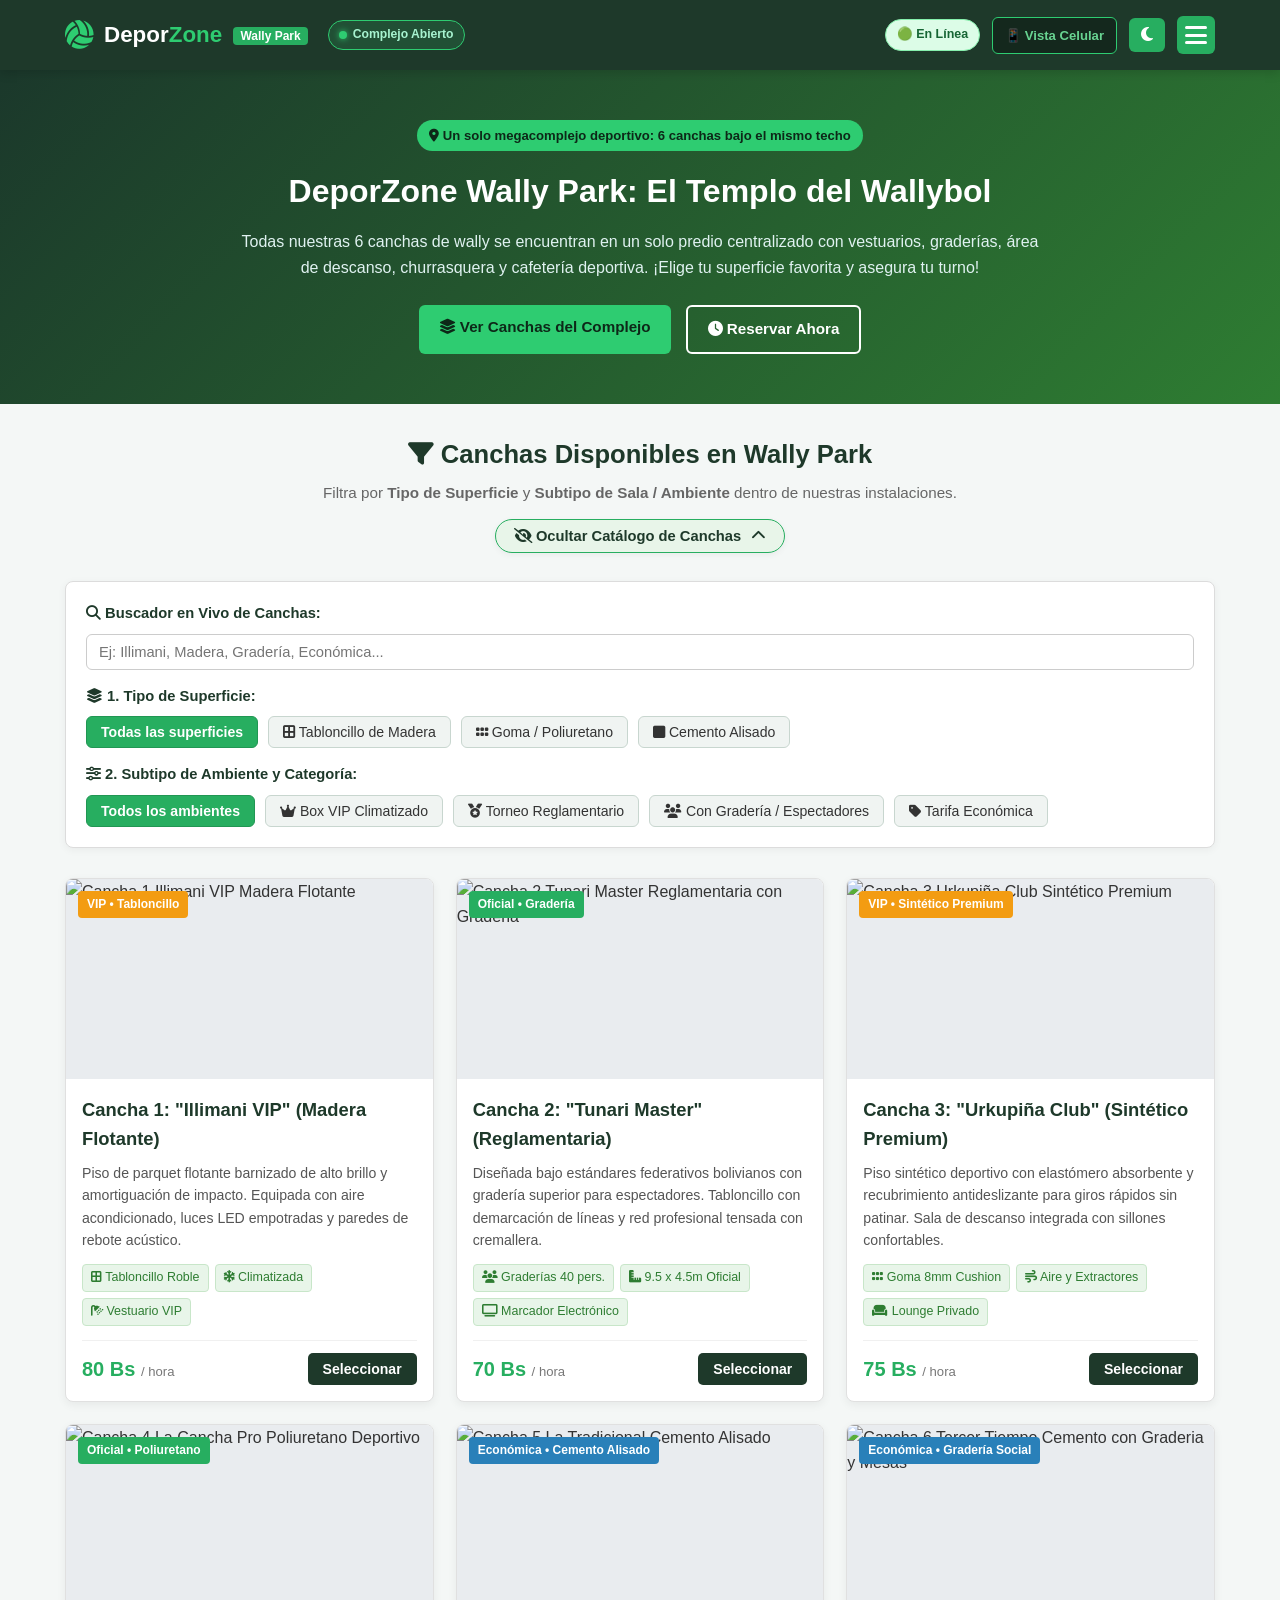
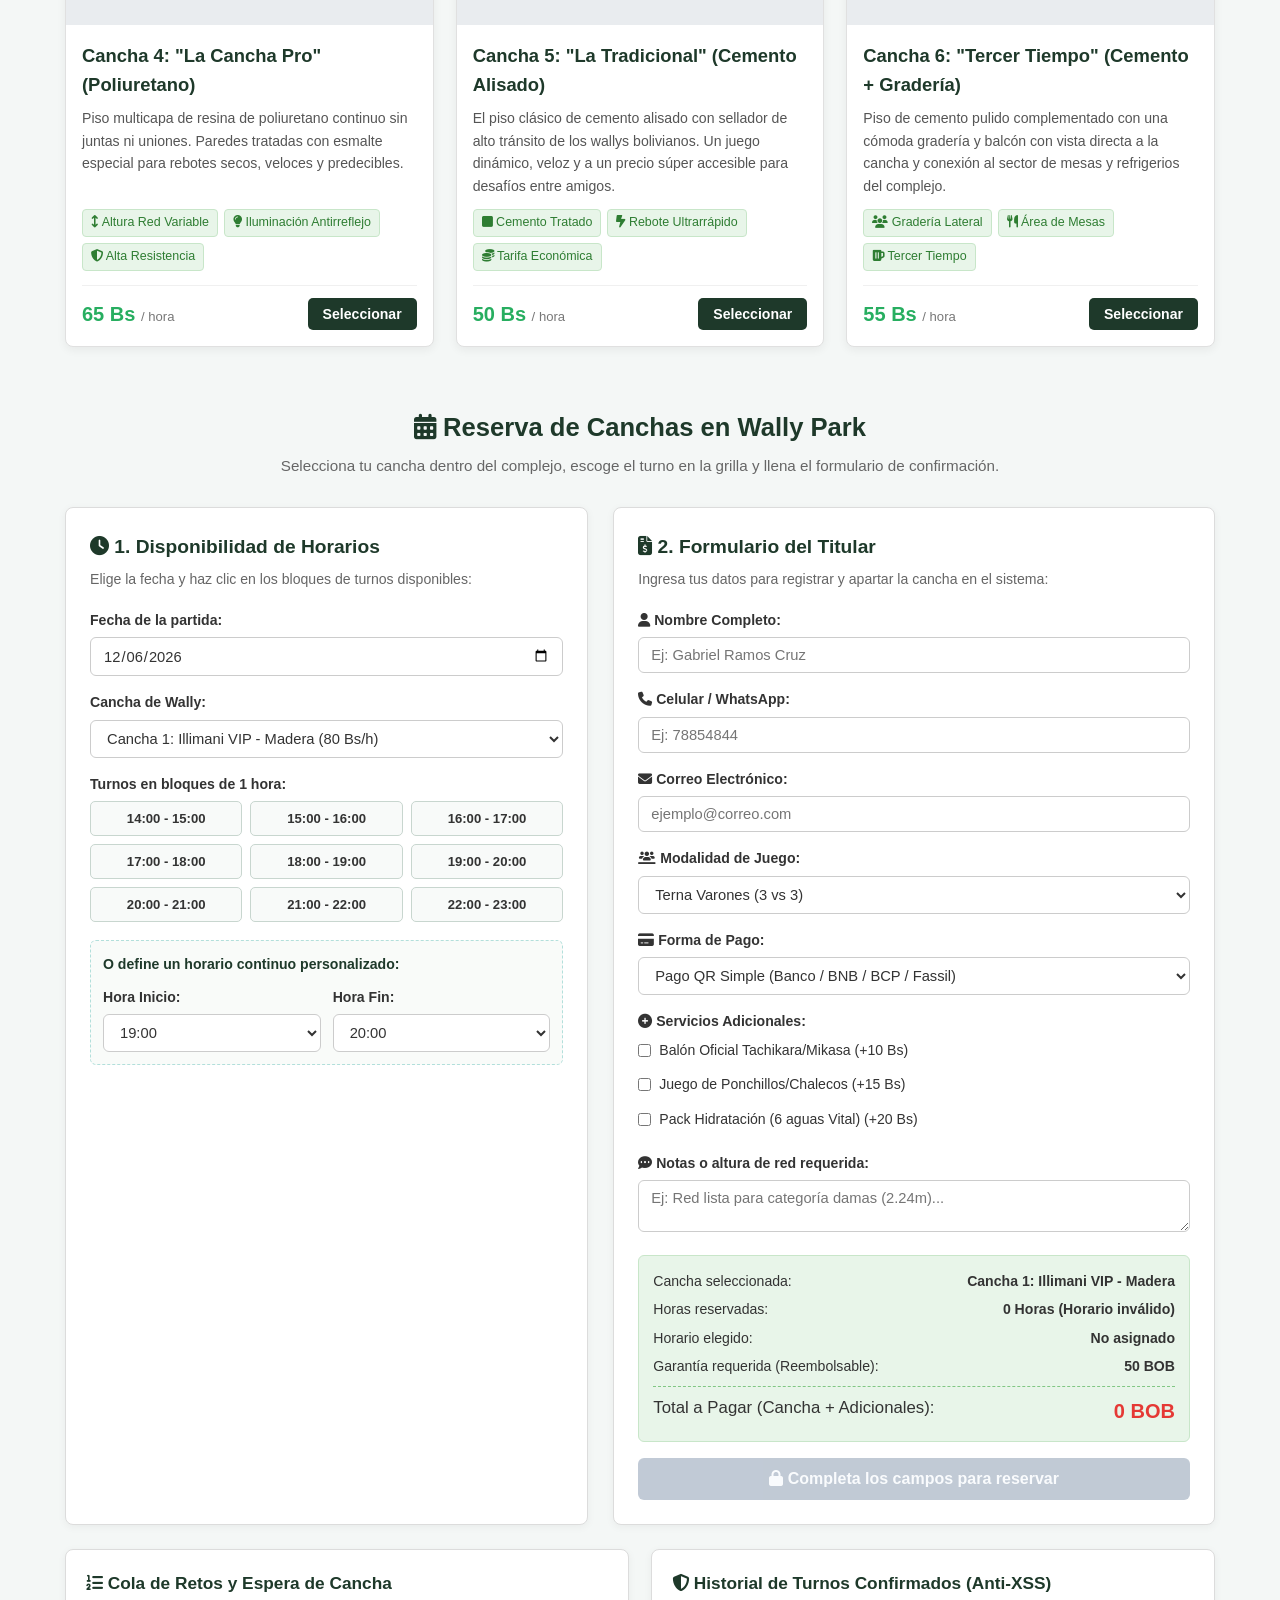
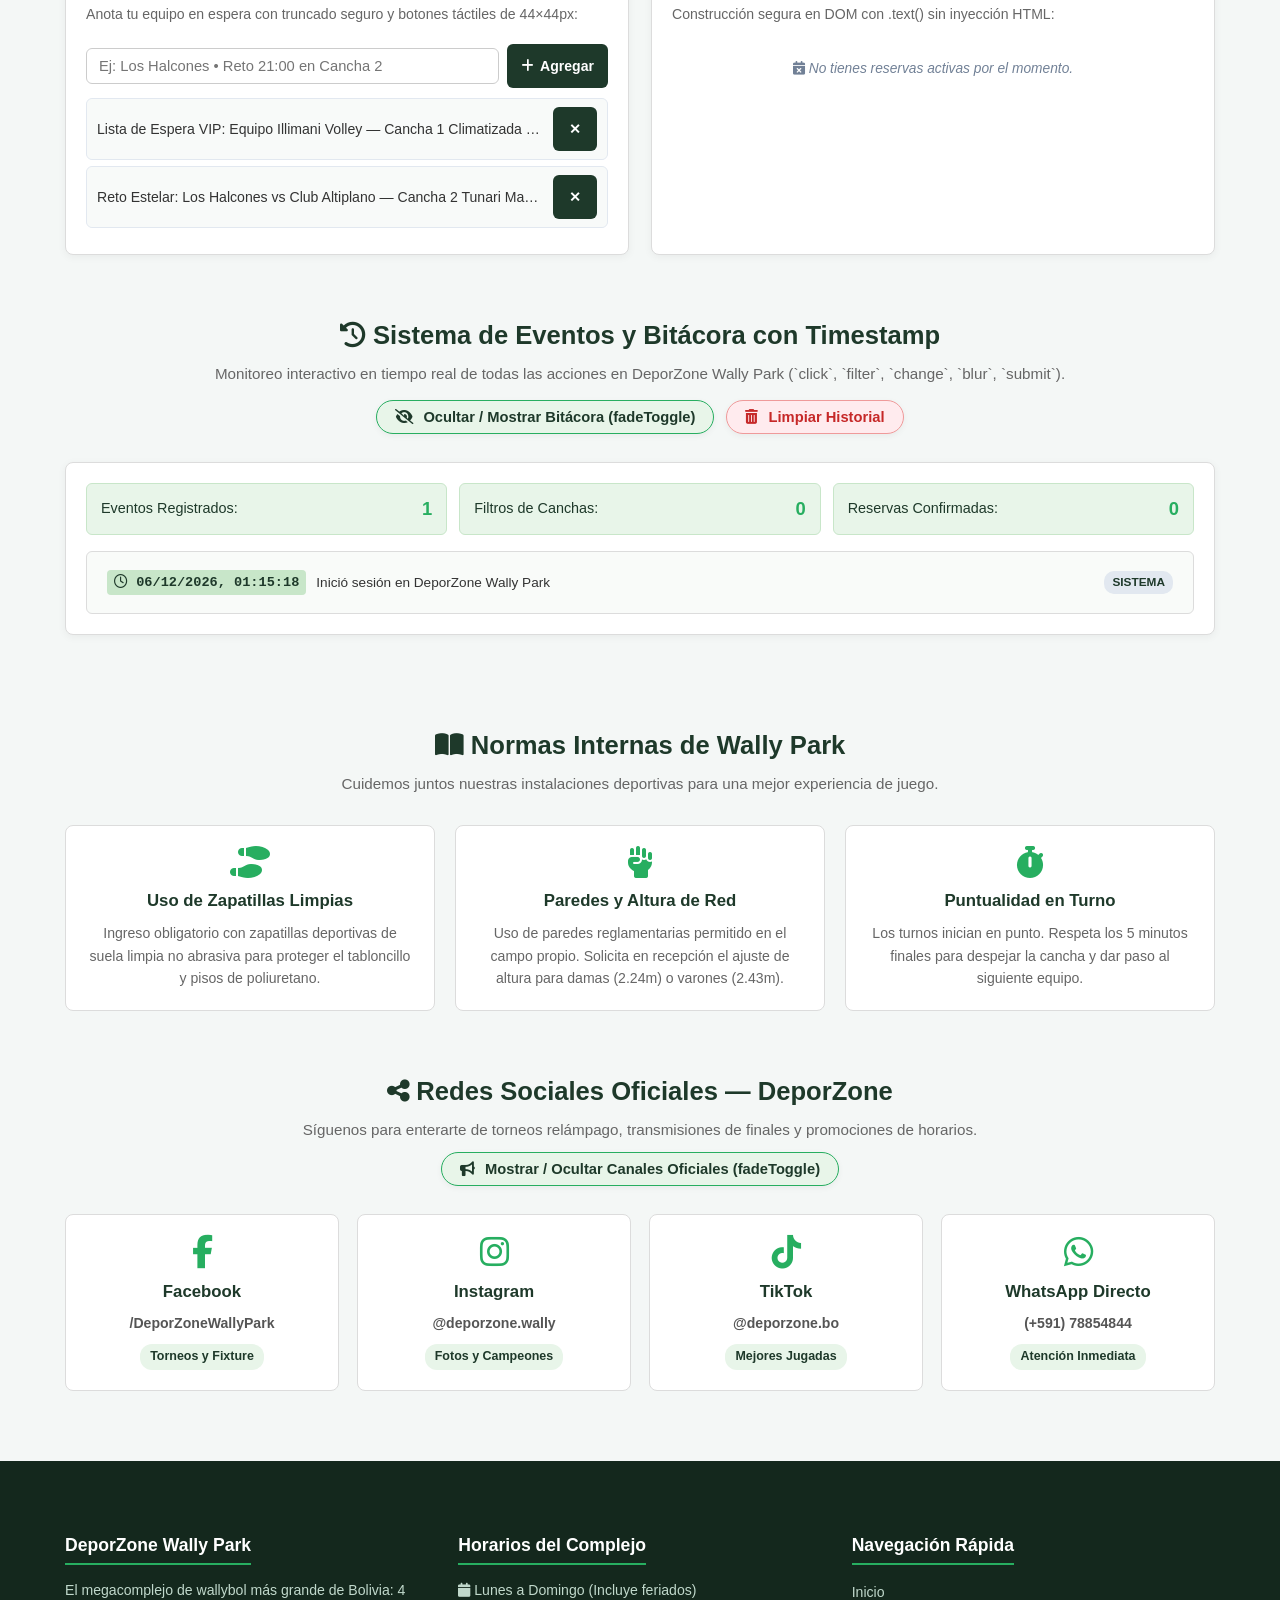
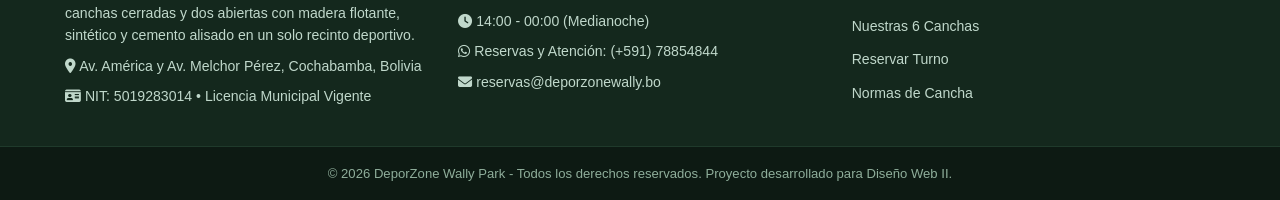
==== commit 07962b6b: "fix: autocorreccion y bloqueo inmediato de fechas futuras" ====
--- a/mobile.html
+++ b/mobile.html
@@ -725,7 +725,7 @@
 
   <!-- Scripts: jQuery y lógica principal de DeporZone -->
   <script src="https://code.jquery.com/jquery-3.7.1.min.js"></script>
-  <script src="script.js"></script>
+  <script src="script.js?v=6"></script>
 </body>
 
 </html>
